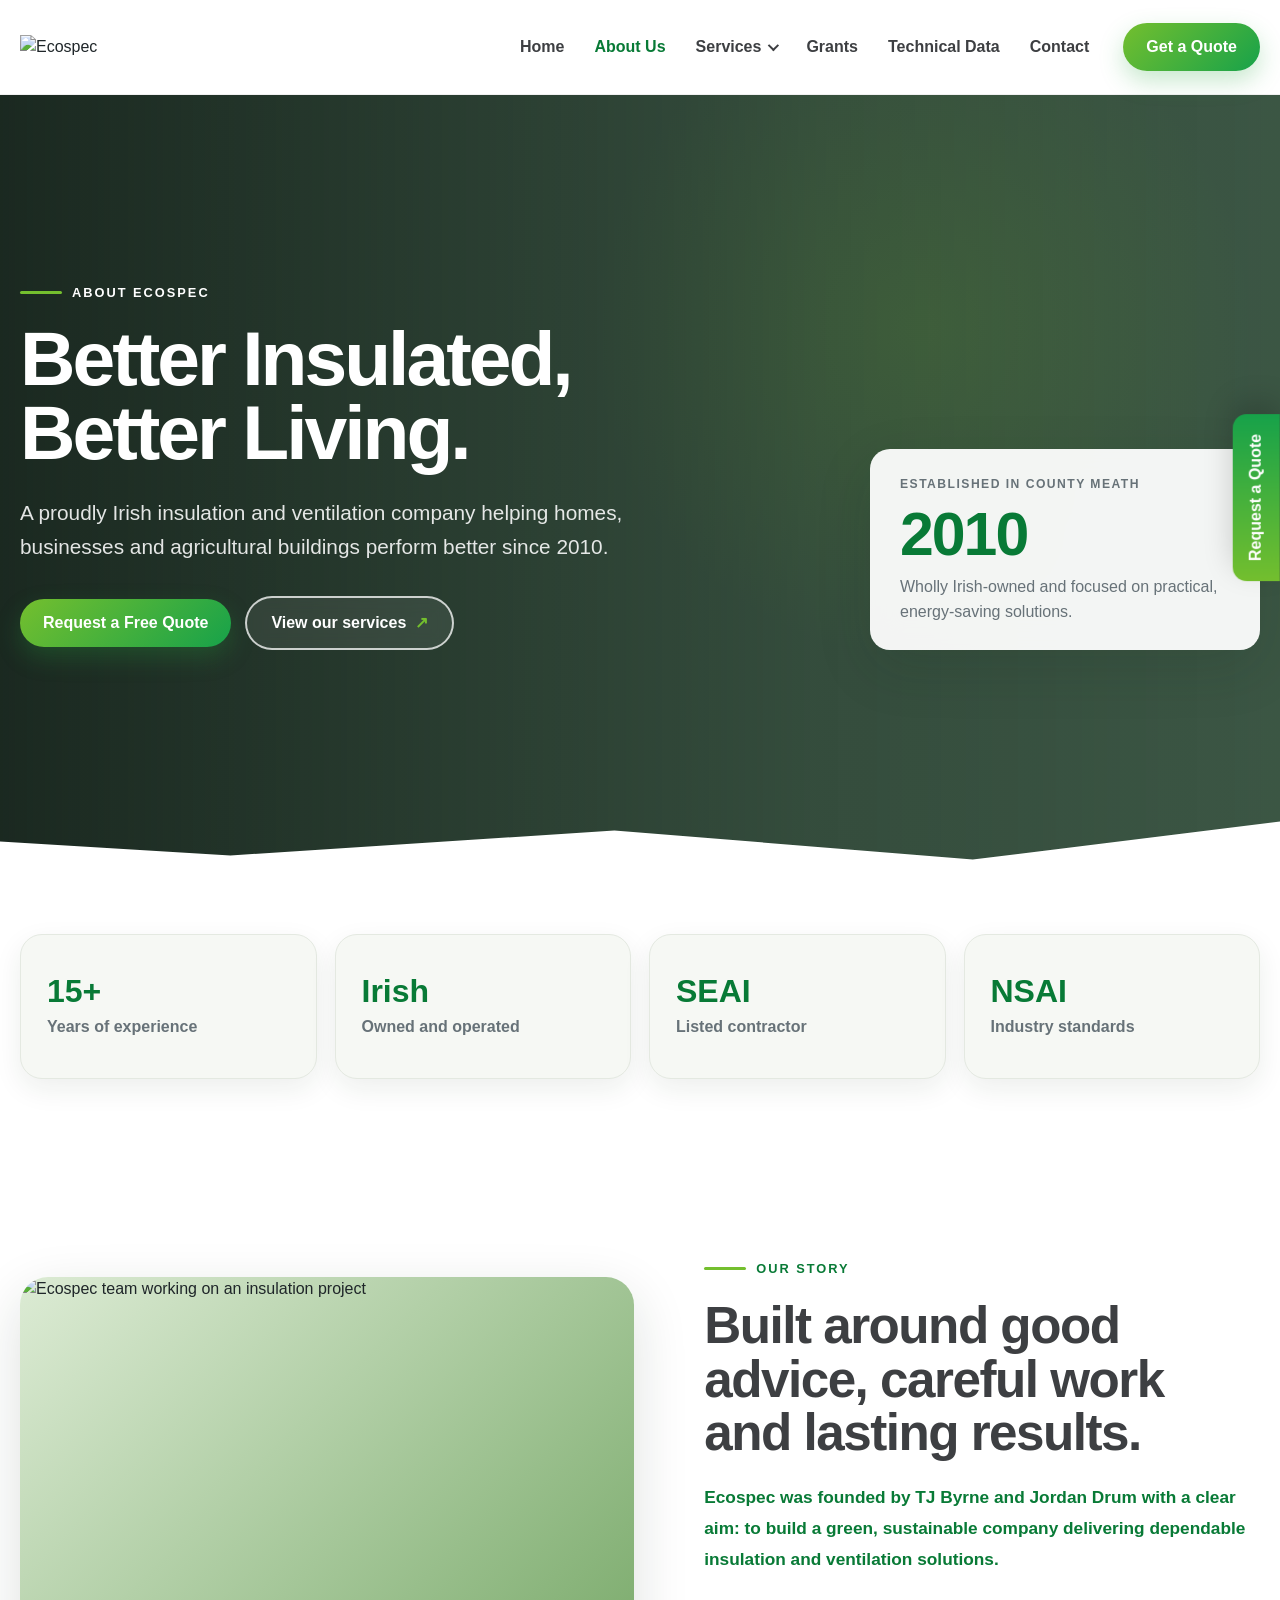
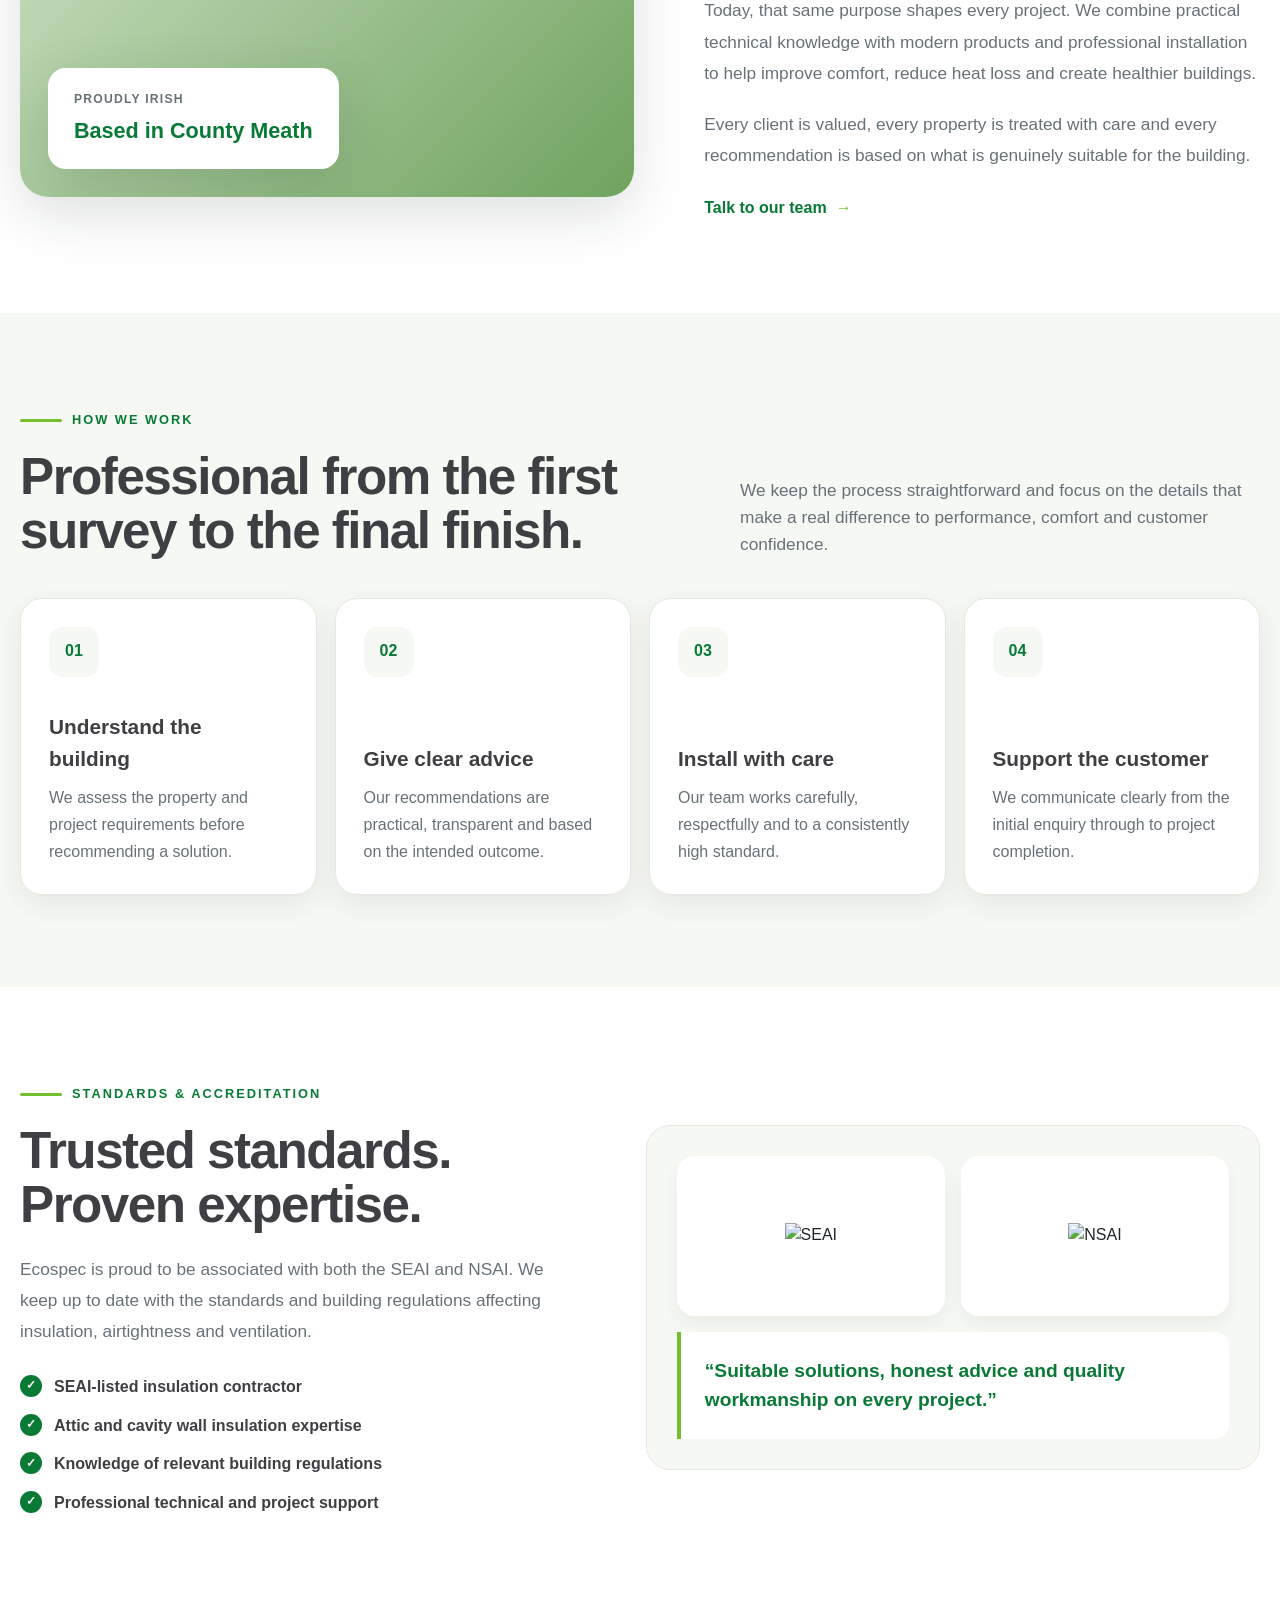
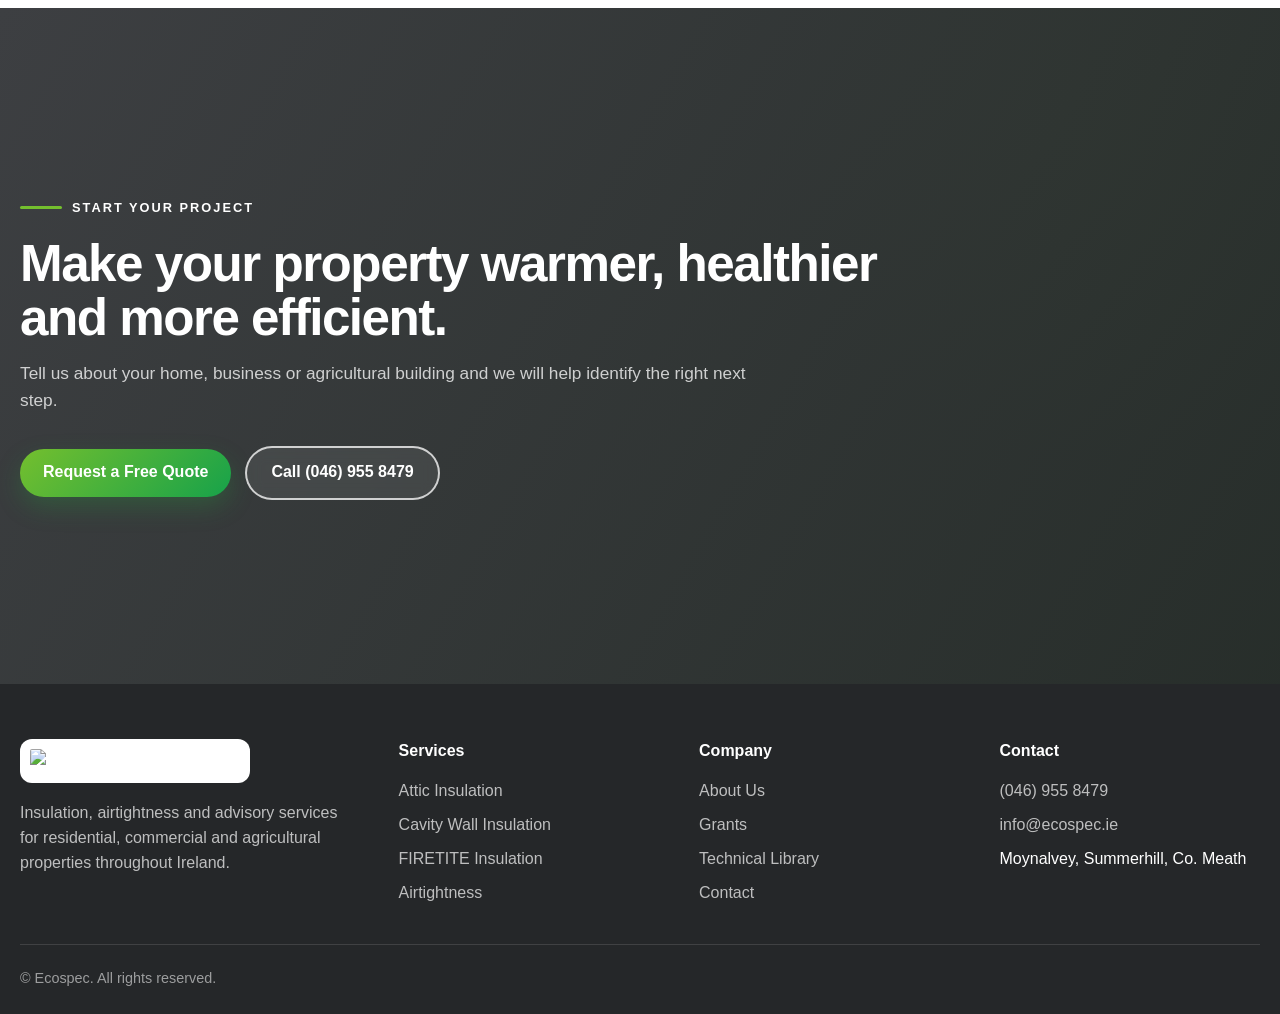
==== about.html @ 61be9df6 "Add files via upload" ====
<!doctype html>
<html lang="en">

<head>
  <meta charset="utf-8">

  <meta
    name="viewport"
    content="width=device-width, initial-scale=1"
  >

  <meta
    name="description"
    content="Learn about Ecospec Ltd, a proudly Irish insulation and ventilation company providing energy-saving solutions since 2010."
  >

  <title>About Ecospec | Irish Insulation Specialists</title>

  <link rel="stylesheet" href="styles.css">
  <link rel="stylesheet" href="about-premium.css">
</head>

<body>

  <!-- HEADER -->
  <header class="header">
    <div class="wrap header-inner">

      <a href="index.html" aria-label="Ecospec homepage">
        <img
          class="logo"
          src="images/Ecospeclogo.png"
          alt="Ecospec"
        >
      </a>

      <button
        class="menu-btn"
        type="button"
        aria-label="Toggle navigation"
        aria-expanded="false"
      >
        <span></span>
      </button>

      <nav class="nav" aria-label="Main navigation">

        <ul class="nav-list">

          <li class="nav-item">
            <a class="nav-link" href="index.html">
              Home
            </a>
          </li>

          <li class="nav-item">
            <a class="nav-link active" href="about.html">
              About Us
            </a>
          </li>

          <li class="nav-item">

            <button class="drop-btn" type="button">
              Services
              <span class="chev" aria-hidden="true"></span>
            </button>

            <ul class="dropdown">
              <li>
<a href="index.html#services">All Services</a>
              </li>

              <li>
                <a href="attic-insulation.html">
                  Attic Insulation
                </a>
              </li>

              <li>
                <a href="cavity-wall-insulation.html">
                  Cavity Wall Insulation
                </a>
              </li>

              <li>
                <a href="commercial-insulation.html">
                  Commercial Insulation
                </a>
              </li>

              <li>
                <a href="agricultural-insulation.html">
                  Agricultural Insulation
                </a>
              </li>

              <li>
                <a href="firetite-insulation.html">
                  FIRETITE Insulation
                </a>
              </li>

              <li>
                <a href="airtightness.html">
                  Airtightness
                </a>
              </li>

              <li>
                <a href="advisory-services.html">
                  Advisory Services
                </a>
              </li>
            </ul>

          </li>

          <li class="nav-item">
            <a class="nav-link" href="grants.html">
              Grants
            </a>
          </li>

          <li class="nav-item">
            <a class="nav-link" href="technical-data.html">
              Technical Data
            </a>
          </li>

          <li class="nav-item">
            <a class="nav-link" href="contact.html">
              Contact
            </a>
          </li>

        </ul>

        <a class="cta" href="contact.html">
          Get a Quote
        </a>

      </nav>
    </div>
  </header>


  <!-- MAIN CONTENT -->
  <main class="about-page" id="about-page">

    <section class="about-new-hero">
      <div class="about-new-hero-image" aria-hidden="true"></div>
      <div class="about-new-hero-shade" aria-hidden="true"></div>

      <div class="wrap about-new-hero-layout">
        <div class="about-new-hero-copy">
          <div class="eyebrow">About Ecospec</div>
          <h1>Better Insulated,<br>Better Living.</h1>
          <p>
            A proudly Irish insulation and ventilation company helping homes,
            businesses and agricultural buildings perform better since 2010.
          </p>
          <div class="about-new-actions">
            <a class="cta" href="contact.html">Request a Free Quote</a>
            <a class="about-text-link" href="services.html">View our services <span>↗</span></a>
          </div>
        </div>

        <aside class="about-new-hero-card">
          <span>Established in County Meath</span>
          <strong>2010</strong>
          <p>Wholly Irish-owned and focused on practical, energy-saving solutions.</p>
        </aside>
      </div>
    </section>

    <section class="about-trust-strip" aria-label="Company highlights">
      <div class="wrap about-trust-grid">
        <div><strong>15+</strong><span>Years of experience</span></div>
        <div><strong>Irish</strong><span>Owned and operated</span></div>
        <div><strong>SEAI</strong><span>Listed contractor</span></div>
        <div><strong>NSAI</strong><span>Industry standards</span></div>
      </div>
    </section>

    <section class="about-new-story">
      <div class="wrap about-new-story-grid">
        <div class="about-new-story-media">
          <img src="images/ecospec-team.jpg" alt="Ecospec team working on an insulation project">
          <div class="about-new-story-caption">
            <span>Proudly Irish</span>
            <strong>Based in County Meath</strong>
          </div>
        </div>

        <div class="about-new-story-copy">
          <div class="eyebrow about-green-eyebrow">Our story</div>
          <h2>Built around good advice, careful work and lasting results.</h2>
          <p class="about-new-lead">
            Ecospec was founded by TJ Byrne and Jordan Drum with a clear aim:
            to build a green, sustainable company delivering dependable
            insulation and ventilation solutions.
          </p>
          <p>
            Today, that same purpose shapes every project. We combine practical
            technical knowledge with modern products and professional installation
            to help improve comfort, reduce heat loss and create healthier buildings.
          </p>
          <p>
            Every client is valued, every property is treated with care and every
            recommendation is based on what is genuinely suitable for the building.
          </p>
          <a class="about-inline-link" href="contact.html">Talk to our team <span>→</span></a>
        </div>
      </div>
    </section>

    <section class="about-principles">
      <div class="wrap">
        <div class="about-principles-head">
          <div>
            <div class="eyebrow">How we work</div>
            <h2>Professional from the first survey to the final finish.</h2>
          </div>
          <p>
            We keep the process straightforward and focus on the details that
            make a real difference to performance, comfort and customer confidence.
          </p>
        </div>

        <div class="about-principles-grid">
          <article>
            <span class="about-principle-no">01</span>
            <h3>Understand the building</h3>
            <p>We assess the property and project requirements before recommending a solution.</p>
          </article>
          <article>
            <span class="about-principle-no">02</span>
            <h3>Give clear advice</h3>
            <p>Our recommendations are practical, transparent and based on the intended outcome.</p>
          </article>
          <article>
            <span class="about-principle-no">03</span>
            <h3>Install with care</h3>
            <p>Our team works carefully, respectfully and to a consistently high standard.</p>
          </article>
          <article>
            <span class="about-principle-no">04</span>
            <h3>Support the customer</h3>
            <p>We communicate clearly from the initial enquiry through to project completion.</p>
          </article>
        </div>
      </div>
    </section>

    <section class="about-accreditation">
      <div class="wrap about-accreditation-shell">
        <div class="about-accreditation-copy">
          <div class="eyebrow about-green-eyebrow">Standards &amp; accreditation</div>
          <h2>Trusted standards. Proven expertise.</h2>
          <p>
            Ecospec is proud to be associated with both the SEAI and NSAI. We keep
            up to date with the standards and building regulations affecting insulation,
            airtightness and ventilation.
          </p>
          <ul>
            <li>SEAI-listed insulation contractor</li>
            <li>Attic and cavity wall insulation expertise</li>
            <li>Knowledge of relevant building regulations</li>
            <li>Professional technical and project support</li>
          </ul>
        </div>

        <div class="about-accreditation-panel">
          <div class="about-logo-tile"><img src="images/seailogo.png" alt="SEAI"></div>
          <div class="about-logo-tile"><img src="images/nsai-logo.png" alt="NSAI"></div>
          <blockquote>
            “Suitable solutions, honest advice and quality workmanship on every project.”
          </blockquote>
        </div>
      </div>
    </section>

    <section class="about-final">
      <div class="about-final-image" aria-hidden="true"></div>
      <div class="about-final-overlay" aria-hidden="true"></div>
      <div class="wrap about-final-inner">
        <div class="eyebrow">Start your project</div>
        <h2>Make your property warmer, healthier and more efficient.</h2>
        <p>Tell us about your home, business or agricultural building and we will help identify the right next step.</p>
        <div class="about-new-actions">
          <a class="cta" href="contact.html">Request a Free Quote</a>
          <a class="about-final-phone" href="tel:+353469558479">Call (046) 955 8479</a>
        </div>
      </div>
    </section>

  </main>

  <!-- FOOTER -->
  <footer>

    <div class="wrap">

      <div class="footer-grid">

        <div>

          <img
            class="footer-logo"
            src="images/Ecospeclogo.png"
            alt="Ecospec"
          >

          <p>
            Insulation, airtightness and advisory services for
            residential, commercial and agricultural properties
            throughout Ireland.
          </p>

        </div>

        <div>

          <h4>Services</h4>

          <ul class="footer-links">

            <li>
              <a href="attic-insulation.html">
                Attic Insulation
              </a>
            </li>

            <li>
              <a href="cavity-wall-insulation.html">
                Cavity Wall Insulation
              </a>
            </li>

            <li>
              <a href="firetite-insulation.html">
                FIRETITE Insulation
              </a>
            </li>

            <li>
              <a href="airtightness.html">
                Airtightness
              </a>
            </li>

          </ul>

        </div>

        <div>

          <h4>Company</h4>

          <ul class="footer-links">

            <li>
              <a href="about.html">
                About Us
              </a>
            </li>

            <li>
              <a href="grants.html">
                Grants
              </a>
            </li>

            <li>
              <a href="technical-library.html">
                Technical Library
              </a>
            </li>

            <li>
              <a href="contact.html">
                Contact
              </a>
            </li>

          </ul>

        </div>

        <div>

          <h4>Contact</h4>

          <ul class="footer-links">

            <li>
              <a href="tel:+353469558479">
                (046) 955 8479
              </a>
            </li>

            <li>
              <a href="mailto:info@ecospec.ie">
                info@ecospec.ie
              </a>
            </li>

            <li>
              Moynalvey, Summerhill, Co. Meath
            </li>

          </ul>

        </div>

      </div>

      <div class="copyright">
        © <span id="year"></span> Ecospec. All rights reserved.
      </div>

    </div>

  </footer>


  <!-- FIXED QUOTE BUTTON -->
  <a class="quote-tab" href="contact.html">
    Request a Quote
  </a>


  <!-- JAVASCRIPT -->
  <script src="js/script.js" defer></script>

</body>
</html>
---- styles.css ----
:root{
      --green:#74bf2e;
      --green-2:#17a24a;
      --green-dark:#087a36;
      --charcoal:#3d3f42;
      --charcoal-2:#686b6f;
      --ink:#1f2629;
      --muted:#677278;
      --white:#fff;
      --off:#f6f8f4;
      --line:#e4e9e1;
      --shadow:0 18px 55px rgba(22,45,29,.14);
      --radius:22px;
      --max:1380px;
    }

    *{box-sizing:border-box}
    html{scroll-behavior:smooth}
    body{margin:0;font-family:Inter,Arial,Helvetica,sans-serif;color:var(--ink);background:#fff;line-height:1.55}
    img{max-width:100%;display:block}
    a{text-decoration:none;color:inherit}
    button,input,select,textarea{font:inherit}
    .wrap{width:min(calc(100% - 40px),var(--max));margin:auto}

    .topbar{background:var(--charcoal);color:#fff;font-size:.9rem}
    .topbar-inner{min-height:42px;display:flex;align-items:center;justify-content:flex-end;gap:22px;flex-wrap:wrap}
    .topbar a{display:inline-flex;align-items:center;gap:8px;color:#fff;font-weight:700}
    .topbar svg{width:16px;height:16px;fill:var(--green)}

    .header{position:sticky;top:0;z-index:50;background:rgba(255,255,255,.96);backdrop-filter:blur(12px);border-bottom:1px solid rgba(0,0,0,.06)}
    .header-inner{min-height:94px;display:flex;align-items:center;justify-content:space-between;gap:30px}
    .logo{width:270px;max-width:44vw}
    .nav{display:flex;align-items:center;gap:34px}
    .nav-list{display:flex;align-items:center;gap:30px;list-style:none;margin:0;padding:0}
    .nav-link,.drop-btn{border:0;background:none;padding:12px 0;font-weight:800;color:var(--charcoal);cursor:pointer;display:flex;align-items:center;gap:7px}
    .nav-link:hover,.drop-btn:hover,.nav-link.active{color:var(--green-dark)}
    .chev{width:8px;height:8px;border-right:2px solid currentColor;border-bottom:2px solid currentColor;transform:rotate(45deg) translateY(-2px)}
    .nav-item{position:relative}
    .dropdown{position:absolute;top:100%;left:-18px;width:250px;background:#fff;border:1px solid var(--line);border-radius:15px;box-shadow:var(--shadow);padding:10px;list-style:none;opacity:0;visibility:hidden;transform:translateY(8px);transition:.2s ease}
    .nav-item:hover .dropdown,.nav-item:focus-within .dropdown,.nav-item.open .dropdown{opacity:1;visibility:visible;transform:none}
    .dropdown a{display:block;padding:12px;border-radius:10px;font-weight:700;color:var(--charcoal)}
    .dropdown a:hover{background:var(--off);color:var(--green-dark)}
    .cta{display:inline-flex;align-items:center;justify-content:center;min-height:48px;padding:0 23px;border-radius:999px;background:linear-gradient(135deg,var(--green),var(--green-2));color:#fff;font-weight:900;box-shadow:0 10px 24px rgba(38,165,61,.26);transition:.2s ease}
    .cta:hover{transform:translateY(-2px);box-shadow:0 15px 30px rgba(38,165,61,.34)}
    .menu-btn{display:none;width:46px;height:46px;border-radius:12px;border:1px solid var(--line);background:#fff;position:relative;cursor:pointer}
    .menu-btn span,.menu-btn:before,.menu-btn:after{content:"";position:absolute;left:11px;width:24px;height:2px;background:var(--charcoal)}
    .menu-btn span{top:22px}.menu-btn:before{top:15px}.menu-btn:after{top:29px}

    .hero{position:relative;min-height:690px;overflow:hidden;display:grid;align-items:center;background:
      linear-gradient(90deg,rgba(14,28,20,.62),rgba(14,28,20,.05) 65%),
      radial-gradient(circle at 72% 30%,rgba(116,191,46,.24),transparent 31%),
      linear-gradient(135deg,#3f5b48,#9aac9e)}
    .hero-media{position:absolute;inset:0;background:url('images/ecospec-hero.jpg') center/cover no-repeat;z-index:0}
    .hero-media:after{content:"";position:absolute;inset:0;background:linear-gradient(90deg,rgba(15,25,20,.72),rgba(15,25,20,.18) 60%,rgba(15,25,20,.05))}
    .hero-inner{position:relative;z-index:2;padding:90px 0 130px}
    .hero-content{max-width:690px;color:#fff}
    .eyebrow{display:inline-flex;align-items:center;gap:10px;text-transform:uppercase;font-size:.8rem;letter-spacing:2px;font-weight:900;margin-bottom:20px}
    .eyebrow:before{content:"";width:42px;height:3px;border-radius:3px;background:var(--green)}
    h1{font-size:clamp(3rem,6vw,6.15rem);line-height:.96;margin:0;letter-spacing:-3px;font-weight:900}
    .hero p{font-size:clamp(1.05rem,1.7vw,1.3rem);max-width:620px;color:rgba(255,255,255,.88);margin:26px 0 32px}
    .hero-actions{display:flex;gap:14px;flex-wrap:wrap}
    .btn{display:inline-flex;align-items:center;justify-content:center;min-height:54px;padding:0 27px;border-radius:999px;font-weight:900;border:2px solid transparent;transition:.2s ease}
    .btn-primary{background:linear-gradient(135deg,var(--green),var(--green-2));color:#fff}
    .btn-secondary{border-color:rgba(255,255,255,.75);color:#fff;background:rgba(255,255,255,.08);backdrop-filter:blur(8px)}
    .btn:hover{transform:translateY(-2px)}
    .hero-card{position:absolute;right:0;bottom:150px;background:rgba(255,255,255,.94);backdrop-filter:blur(14px);border-radius:20px 0 0 20px;padding:24px 34px;display:flex;align-items:center;gap:18px;box-shadow:var(--shadow)}
    .hero-card strong{display:block;font-size:1.2rem;color:var(--charcoal)}
    .hero-card span{color:var(--muted)}
   .hero-card-icon{
  width:54px;height:54px;border-radius:50%;
  display:grid;place-items:center;
  background:#e9ecea;          /* light grey instead of the green gradient */
  color:#fff;font-size:1.35rem;font-weight:900;
}
.hero-card-icon img{width:70%;height:70%;object-fit:contain}
    .wave{position:absolute;left:0;right:0;bottom:-1px;height:100px;background:#fff;clip-path:polygon(0 68%,18% 82%,48% 57%,76% 86%,100% 48%,100% 100%,0 100%);z-index:3}
   .hero-seai{position:absolute;top:34px;right:38px;z-index:4;border-radius:12px;overflow:hidden;box-shadow:var(--shadow);display:block}
.hero-seai img{height:140px;width:auto;display:block}
    .hero-details{position:absolute;right:0;bottom:0;z-index:4;background:#fff;border-radius:18px 0 0 0;padding:18px 40px 20px 30px;display:flex;align-items:center;gap:32px;flex-wrap:wrap;box-shadow:var(--shadow)}
    .hero-details a,.hero-details span{display:inline-flex;align-items:center;gap:9px;font-weight:800;color:var(--charcoal);white-space:nowrap}
    .hero-details a:hover{color:var(--green-dark)}
    .hero-details svg{width:18px;height:18px;fill:var(--green-2);flex:none}

    section{padding:92px 0}
    .section-head{display:flex;justify-content:space-between;align-items:end;gap:30px;margin-bottom:40px}
    .section-head h2{margin:0;font-size:clamp(2rem,4vw,3.6rem);line-height:1.05;letter-spacing:-1.5px;color:var(--charcoal)}
    .section-head p{max-width:610px;color:var(--muted);margin:0;font-size:1.08rem}

    .services{background:#fff}
    .service-grid{display:grid;grid-template-columns:repeat(3,1fr);gap:22px}
    .service-card{position:relative;min-height:390px;border-radius:var(--radius);overflow:hidden;padding:32px;display:flex;flex-direction:column;justify-content:flex-end;background:linear-gradient(160deg,#35473d,#718176);color:#fff;box-shadow:var(--shadow)}
    .service-card:before{content:"";position:absolute;inset:0;background:linear-gradient(180deg,transparent 22%,rgba(10,20,14,.8));z-index:0}
    .service-card>*{position:relative;z-index:1}
    .service-card:nth-child(2){background:linear-gradient(150deg,#7cab68,#244834)}
    .service-card:nth-child(3){background:linear-gradient(150deg,#57595c,#1f2c26)}
    .service-icon{width:55px;height:55px;border-radius:16px;background:rgba(255,255,255,.16);display:grid;place-items:center;margin-bottom:auto;font-size:1.6rem}
    .service-card h3{font-size:1.65rem;margin:0 0 9px}.service-card p{margin:0 0 18px;color:rgba(255,255,255,.82)}
    .service-link{font-weight:900;color:#fff}.service-link span{color:var(--green)}
.service-card {
  position: relative;
  overflow: hidden;
}

.service-card-image {
  display: block;
  width: 100%;
  height: 220px;
  object-fit: cover;
}

.service-card-content {
  position: relative;
  z-index: 2;
}

.service-card-link {
  position: absolute;
  inset: 0;
  z-index: 3;
}
    .why{background:var(--off)}
    .why-grid{display:grid;grid-template-columns:1.05fr .95fr;gap:70px;align-items:center}
    .visual{min-height:520px;border-radius:28px;background:linear-gradient(135deg,#dcebd4,#6fa35f);position:relative;overflow:hidden;box-shadow:var(--shadow)}
    .visual:before{content:none;position:absolute;font-weight:900;font-size:22rem;line-height:1;color:rgba(255,255,255,.32);right:-25px;bottom:-50px}
    .badge{position:absolute;left:28px;bottom:28px;background:#fff;border-radius:18px;padding:22px 26px;box-shadow:var(--shadow)}
    .badge strong{font-size:2rem;color:var(--green-dark);display:block}.badge span{color:var(--muted);font-weight:700}
    .features{display:grid;gap:18px;margin-top:30px}
    .feature{display:grid;grid-template-columns:50px 1fr;gap:16px;align-items:start}
    .feature-icon{width:50px;height:50px;border-radius:14px;display:grid;place-items:center;background:#fff;color:var(--green-dark);box-shadow:0 8px 20px rgba(0,0,0,.06);font-weight:900}
    .feature h3{margin:0 0 5px;color:var(--charcoal)}.feature p{margin:0;color:var(--muted)}

    .grant{padding:72px 0;background:var(--charcoal);color:#fff}
    .grant-box{display:grid;grid-template-columns:1fr auto;align-items:center;gap:35px}
    .grant h2{font-size:clamp(2rem,4vw,3.6rem);line-height:1.05;margin:0 0 15px}.grant p{margin:0;color:rgba(255,255,255,.75);max-width:760px}

    .quote{background:#fff}
    .quote-grid{display:grid;grid-template-columns:.9fr 1.1fr;gap:60px;align-items:start}
    .quote-copy h2{font-size:clamp(2.2rem,4vw,3.8rem);line-height:1.05;margin:0 0 18px;color:var(--charcoal)}
    .quote-copy p{color:var(--muted);font-size:1.08rem}
    .contact-list{display:grid;gap:14px;margin-top:28px}.contact-item{display:flex;gap:12px;align-items:center;font-weight:800;color:var(--charcoal)}
    form{background:var(--off);border:1px solid var(--line);padding:30px;border-radius:24px;display:grid;grid-template-columns:1fr 1fr;gap:16px}
    .field{display:grid;gap:7px}.field.full{grid-column:1/-1}.field label{font-size:.9rem;font-weight:800;color:var(--charcoal)}
    .field input,.field select,.field textarea{width:100%;border:1px solid #dce2d9;border-radius:12px;background:#fff;padding:14px 15px;outline:none}
    .field input:focus,.field select:focus,.field textarea:focus{border-color:var(--green);box-shadow:0 0 0 3px rgba(116,191,46,.12)}
    textarea{min-height:120px;resize:vertical}.submit{grid-column:1/-1;border:0;cursor:pointer}

    footer{background:#252729;color:#fff;padding:55px 0 25px}
    .footer-grid{display:grid;grid-template-columns:1.3fr repeat(3,1fr);gap:40px}.footer-logo{width:230px;background:#fff;border-radius:12px;padding:10px;margin-bottom:18px}
    footer p,footer a{color:rgba(255,255,255,.7)}footer h4{margin:0 0 16px}.footer-links{list-style:none;padding:0;margin:0;display:grid;gap:9px}
    .copyright{border-top:1px solid rgba(255,255,255,.12);margin-top:38px;padding-top:22px;color:rgba(255,255,255,.55);font-size:.9rem}
    .quote-tab{position:fixed;right:0;top:46%;z-index:40;background:linear-gradient(180deg,var(--green),var(--green-2));color:#fff;padding:20px 11px;writing-mode:vertical-rl;transform:rotate(180deg);font-weight:900;border-radius:0 14px 14px 0;box-shadow:0 12px 30px rgba(0,0,0,.18)}

}
.home-visual {
  position: relative;
  width: 100%;
  min-height: 520px;
  overflow: hidden;
  border-radius: 28px;
  background:
    radial-gradient(
      circle at 72% 42%,
      rgba(255,255,255,.28),
      transparent 48%
    ),
    linear-gradient(135deg, #d7e7d2, #91bd86);
  box-shadow: var(--shadow);
}

.home-visual > img {
  position: absolute;
  right: -10px;
  top: 45%;
  transform: translateY(-50%);
  width: min(62%, 420px);
  height: auto;
  object-fit: contain;
  mix-blend-mode: multiply;
  opacity: .78;
}

.home-visual-content {
  position: absolute;
  left: 28px;
  bottom: 28px;
  z-index: 3;
  width: min(310px, calc(100% - 56px));
  padding: 26px;
  border-radius: 18px;
  background: rgba(255,255,255,.96);
  box-shadow: 0 14px 35px rgba(0,0,0,.12);
}

.home-visual-content h3 {
  margin: 0 0 6px;
  color: var(--green-dark);
  font-size: 2rem;
}

.home-visual-content p {
  margin: 0;
  color: var(--charcoal-2);
  font-weight: 700;
}

    @media(max-width:1050px){
      .topbar{display:none}.menu-btn{display:block}.nav{position:absolute;top:100%;left:0;right:0;background:#fff;border-top:1px solid var(--line);padding:18px 20px 25px;display:none;box-shadow:0 20px 35px rgba(0,0,0,.1)}.nav.open{display:block}.nav-list{width:min(100%,760px);margin:auto;display:block}.nav-item{border-bottom:1px solid var(--line)}.nav-link,.drop-btn{width:100%;justify-content:space-between;padding:14px 6px}.dropdown{position:static;width:100%;display:none;opacity:1;visibility:visible;transform:none;box-shadow:none;border:0;background:var(--off);margin-bottom:10px}.nav-item.open .dropdown{display:block}.nav>.cta{width:100%;margin-top:16px}.service-grid{grid-template-columns:1fr 1fr}.service-card:last-child{grid-column:1/-1}.why-grid,.quote-grid{grid-template-columns:1fr}.visual{min-height:420px}.footer-grid{grid-template-columns:1fr 1fr}.hero-card{display:none}.hero-seai{top:20px;right:20px;padding:9px 12px}.hero-seai img{width:88px}.hero-details{left:0;border-radius:0;justify-content:center;gap:18px;padding:14px 16px}}
    @media(max-width:680px){
      .wrap{width:min(calc(100% - 24px),var(--max))}.header-inner{min-height:78px}.logo{width:205px}.hero{min-height:650px}.hero-inner{padding:85px 0 120px}h1{font-size:3.35rem;letter-spacing:-2px}.section-head{display:block}.section-head p{margin-top:16px}.service-grid{grid-template-columns:1fr}.service-card:last-child{grid-column:auto}.grant-box{grid-template-columns:1fr}.footer-grid{grid-template-columns:1fr}.quote-tab{top:auto;bottom:18px;writing-mode:horizontal-tb;transform:none;border-radius:14px 0 0 14px;padding:12px 18px}form{grid-template-columns:1fr}.field.full,.submit{grid-column:auto}}


/* =========================================================
   HOMEPAGE ADDITIONS
   ========================================================= */

/*==================================================
  HOME INTRO
==================================================*/

.page-intro{
    padding:90px 0;
    background:#fff;
}

.page-intro-grid{
    display:grid;
    grid-template-columns:1fr 520px;
    gap:70px;
    align-items:center;
}

.page-intro-copy h2{
    margin:0 0 22px;
    color:var(--charcoal);
    font-size:clamp(2rem,4vw,3.5rem);
    line-height:1.05;
    letter-spacing:-1.5px;
}

.page-intro-copy p{
    margin:0 0 22px;
    color:var(--muted);
    font-size:1.08rem;
    line-height:1.8;
}

.page-intro-image{
    overflow:hidden;
    border-radius:24px;
    box-shadow:var(--shadow);
}

.page-intro-image img{
    width:100%;
    height:100%;
    display:block;
    object-fit:cover;
    transition:.4s;
}

.page-intro-image:hover img{
    transform:scale(1.05);
}

.service-card-link {
  position: absolute;
  inset: 0;
  z-index: 2;
  border-radius: inherit;
}

.service-card .service-card-content {
  position: relative;
  z-index: 3;
  pointer-events: none;
}

.service-card:focus-within {
  outline: 3px solid rgba(116,191,46,.45);
  outline-offset: 4px;
}

.service-card:hover {
  transform: translateY(-5px);
  transition: transform .2s ease;
}

.home-note {
  margin-top: 26px;
  padding: 18px 20px;
  border-left: 4px solid var(--green);
  background: var(--off);
  border-radius: 0 14px 14px 0;
  color: var(--muted);
}

.home-note strong {
  color: var(--charcoal);
}

.simple-cta {
  background:
    linear-gradient(120deg, rgba(61,63,66,.98), rgba(38,45,41,.96)),
    radial-gradient(circle at 85% 20%, rgba(116,191,46,.28), transparent 26%);
  color: var(--white);
}

.simple-cta-inner {
  display: grid;
  grid-template-columns: 1fr auto;
  gap: 36px;
  align-items: center;
}

.simple-cta h2 {
  margin: 0 0 12px;
  font-size: clamp(2rem, 4vw, 3.5rem);
  line-height: 1.04;
}

.simple-cta p {
  margin: 0;
  max-width: 760px;
  color: rgba(255,255,255,.76);
}

@media (max-width: 760px) {
  .simple-cta-inner {
    grid-template-columns: 1fr;
  }

  .simple-cta .cta {
    width: 100%;
  }
}
/* ===== Mobile fixes: hero badge + details strip ===== */

@media (max-width: 1050px) {
  .hero-seai{top:16px;right:16px}
  .hero-seai img{height:70px}
  .hero-details{left:0;right:0;border-radius:0;justify-content:center;gap:14px 24px;padding:12px 14px}
  .hero-details a,.hero-details span{font-size:.92rem}
}

@media (max-width: 680px) {
  /* give the hero text room so the badge and strip don't overlap it */
  .hero{min-height:auto}
  .hero-inner{padding:110px 0 170px}

  .hero-seai img{height:56px}

  /* stack the contact details vertically */
  .hero-details{flex-direction:column;align-items:flex-start;gap:10px;padding:14px 20px 16px}
  .hero-details a,.hero-details span{white-space:normal}
}
@media (max-width:900px){

    .page-intro-grid{
        grid-template-columns:1fr;
        gap:40px;
    }

    .page-intro-image{
        order:-1;
    }

}

/* =========================================================
   RESPONSIVE REFINEMENT
   Preserves the existing desktop design.
   ========================================================= */

body {
  overflow-x: hidden;
}

.menu-btn {
  z-index: 3;
}

/* ---------- Tablet and mobile navigation ---------- */
@media (max-width: 1050px) {
  .header {
    position: sticky;
    top: 0;
  }

  .header-inner {
    min-height: 82px;
  }

  .logo {
    width: min(230px, 58vw);
    max-width: none;
  }

  .menu-btn {
    display: block;
    flex: 0 0 46px;
  }

  .nav {
    position: absolute;
    top: 100%;
    left: 0;
    right: 0;
    display: block;
    max-height: 0;
    overflow: hidden;
    padding: 0 20px;
    border-top: 0;
    background: #fff;
    box-shadow: 0 20px 35px rgba(0,0,0,.1);
    opacity: 0;
    visibility: hidden;
    transform: translateY(-8px);
    transition:
      max-height .35s ease,
      padding .25s ease,
      opacity .2s ease,
      transform .25s ease,
      visibility .2s ease;
  }

  .nav.open {
    max-height: calc(100vh - 82px);
    overflow-y: auto;
    padding: 16px 20px 24px;
    border-top: 1px solid var(--line);
    opacity: 1;
    visibility: visible;
    transform: translateY(0);
  }

  .nav-list {
    width: min(100%, 760px);
    margin: 0 auto;
    display: block;
  }

  .nav-item {
    border-bottom: 1px solid var(--line);
  }

  .nav-link,
  .drop-btn {
    width: 100%;
    min-height: 50px;
    justify-content: space-between;
    padding: 12px 6px;
  }

  .drop-btn .chev {
    transition: transform .2s ease;
  }

  .nav-item.open .drop-btn .chev {
    transform: rotate(225deg) translate(-2px, -2px);
  }

  .dropdown {
    position: static;
    width: 100%;
    display: none;
    margin: 0 0 10px;
    padding: 8px;
    border: 0;
    border-radius: 12px;
    background: var(--off);
    box-shadow: none;
    opacity: 1;
    visibility: visible;
    transform: none;
  }

  .nav-item.open .dropdown {
    display: block;
  }

  .nav > .cta {
    width: min(100%, 760px);
    margin: 16px auto 0;
  }

  /* Preserve the desktop hero composition, but prevent collisions */
  .hero {
    min-height: 760px;
    align-items: stretch;
  }

  .hero-inner {
    padding: 120px 0 220px;
  }

  .hero-content {
    max-width: 620px;
  }

  .hero-card {
    display: flex;
    right: 20px;
    bottom: 112px;
    max-width: min(430px, calc(100% - 40px));
    padding: 18px 22px;
    border-radius: 18px;
  }

  .hero-seai {
    top: 20px;
    right: 20px;
  }

  .hero-seai img {
    width: auto;
    height: 82px;
  }

  .hero-details {
    left: 0;
    right: 0;
    bottom: 0;
    justify-content: center;
    gap: 14px 24px;
    padding: 14px 18px;
    border-radius: 0;
  }

  .hero-details a,
  .hero-details span {
    font-size: .92rem;
  }

  .wave {
    bottom: 67px;
    height: 72px;
  }

  .service-grid {
    grid-template-columns: repeat(2, minmax(0, 1fr));
  }

  .service-card:last-child {
    grid-column: 1 / -1;
  }

  .why-grid,
  .quote-grid {
    grid-template-columns: 1fr;
    gap: 44px;
  }

  .visual {
    min-height: 420px;
  }

  .footer-grid {
    grid-template-columns: repeat(2, minmax(0, 1fr));
  }
}

/* ---------- Phones ---------- */
@media (max-width: 680px) {
  .wrap {
    width: min(calc(100% - 24px), var(--max));
  }

  section {
    padding: 64px 0;
  }

  .header-inner {
    min-height: 74px;
    gap: 12px;
  }

  .logo {
    width: min(190px, 62vw);
  }

  .nav.open {
    max-height: calc(100vh - 74px);
  }

  .hero {
    min-height: auto;
    display: block;
  }

  .hero-media {
    background-position: 58% center;
  }

  .hero-media::after {
    background:
      linear-gradient(
        180deg,
        rgba(15,25,20,.42),
        rgba(15,25,20,.76) 58%,
        rgba(15,25,20,.9)
      );
  }

  .hero-inner {
    padding: 118px 0 34px;
  }

  .hero-content {
    max-width: none;
  }

  h1 {
    font-size: clamp(2.85rem, 15vw, 4.2rem);
    line-height: .98;
    letter-spacing: -2px;
  }

  .hero p {
    margin: 20px 0 26px;
    font-size: 1rem;
  }

  .hero-actions {
    display: grid;
    grid-template-columns: 1fr;
    gap: 11px;
  }

  .hero-actions .btn {
    width: 100%;
  }

  /* Keep the existing white advice card, but place it in normal flow */
  .hero-card {
    position: relative;
    right: auto;
    bottom: auto;
    width: calc(100% - 24px);
    max-width: none;
    margin: 0 auto 18px;
    padding: 16px;
    gap: 13px;
    border-radius: 16px;
  }

  .hero-card-icon {
    width: 48px;
    height: 48px;
    flex: 0 0 48px;
  }

  .hero-card strong {
    font-size: 1rem;
    line-height: 1.25;
  }

  .hero-card span {
    display: block;
    margin-top: 3px;
    font-size: .88rem;
    line-height: 1.35;
  }

  /* SEAI badge remains visible without covering the heading */
  .hero-seai {
    top: 16px;
    right: 12px;
    border-radius: 9px;
  }

  .hero-seai img {
    height: 54px;
  }

  /* Contact details become a clean stacked panel */
  .hero-details {
    position: relative;
    left: auto;
    right: auto;
    bottom: auto;
    width: 100%;
    flex-direction: column;
    align-items: stretch;
    gap: 0;
    padding: 6px 12px 14px;
    background: #fff;
    box-shadow: none;
  }

  .hero-details a,
  .hero-details span {
    width: 100%;
    padding: 10px 4px;
    white-space: normal;
    border-bottom: 1px solid var(--line);
    font-size: .91rem;
  }

  .hero-details > :last-child {
    border-bottom: 0;
  }

  .wave {
    display: none;
  }

  .page-intro {
    padding: 62px 0 22px;
  }

  .page-intro h2,
  .section-head h2,
  .simple-cta h2 {
    font-size: clamp(2rem, 10vw, 2.8rem);
    letter-spacing: -1px;
  }

  .section-head {
    display: block;
    margin-bottom: 28px;
  }

  .section-head p {
    margin-top: 14px;
  }

  .service-grid {
    grid-template-columns: 1fr;
    gap: 18px;
  }

  .service-card,
  .service-card:last-child {
    min-height: 330px;
    grid-column: auto;
    padding: 26px;
  }

  .why-grid {
    gap: 34px;
  }

  .visual {
    min-height: 340px;
    border-radius: 22px;
  }

  .visual::before {
    font-size: 15rem;
  }

  .badge {
    left: 16px;
    right: 16px;
    bottom: 16px;
    padding: 17px 19px;
  }

  .feature {
    grid-template-columns: 44px 1fr;
    gap: 13px;
  }

  .feature-icon {
    width: 44px;
    height: 44px;
  }

  .grant {
    padding: 58px 0;
  }

  .grant-box,
  .simple-cta-inner {
    grid-template-columns: 1fr;
    gap: 24px;
  }

  .grant-box .cta,
  .simple-cta .cta {
    width: 100%;
  }

  .footer-grid {
    grid-template-columns: 1fr;
    gap: 30px;
  }

  .footer-logo {
    width: min(220px, 75vw);
  }

  .quote-tab {
    top: auto;
    right: 12px;
    bottom: 12px;
    padding: 11px 16px;
    writing-mode: horizontal-tb;
    transform: none;
    border-radius: 999px;
  }
}

/* ---------- Very small phones ---------- */
@media (max-width: 390px) {
  .logo {
    width: 165px;
  }

  .menu-btn {
    width: 42px;
    height: 42px;
  }

  .menu-btn span,
  .menu-btn::before,
  .menu-btn::after {
    left: 9px;
  }

  .hero-inner {
    padding-top: 108px;
  }

  .hero-seai img {
    height: 47px;
  }

  h1 {
    font-size: 2.75rem;
  }
  /* =========================================================
   ABOUT PAGE
   ========================================================= */

.about-green-eyebrow {
  color: var(--green-dark);
}

/* HERO */

.about-hero {
  position: relative;
  min-height: 680px;
  display: flex;
  align-items: center;
  overflow: hidden;
  background: #132d23;
}

.about-hero-media {
  position: absolute;
  inset: 0;
  background:
    url("images/about-hero.jpg")
    center 42% / cover no-repeat;
  transform: scale(1.02);
}

.about-hero-overlay {
  position: absolute;
  inset: 0;
  background:
    linear-gradient(
      90deg,
      rgba(8, 31, 23, 0.96) 0%,
      rgba(8, 31, 23, 0.82) 42%,
      rgba(8, 31, 23, 0.25) 77%,
      rgba(8, 31, 23, 0.12) 100%
    );
}

.about-hero-inner {
  position: relative;
  z-index: 2;
  width: 100%;
  padding-top: 100px;
  padding-bottom: 100px;
}

.about-hero-content {
  max-width: 730px;
  color: #fff;
}

.about-hero-content .eyebrow {
  margin-bottom: 22px;
}

.about-hero-content h1 {
  margin: 0;
  max-width: 790px;
  font-size: clamp(3.2rem, 6.5vw, 6.4rem);
  line-height: 0.98;
  letter-spacing: -0.055em;
  color: #fff;
}

.about-hero-content p {
  max-width: 650px;
  margin: 30px 0 0;
  font-size: clamp(1.05rem, 1.6vw, 1.25rem);
  line-height: 1.75;
  color: rgba(255, 255, 255, 0.82);
}

.about-hero-actions {
  display: flex;
  flex-wrap: wrap;
  gap: 14px;
  margin-top: 38px;
}

.about-hero-stat {
  position: absolute;
  z-index: 3;
  right: 5vw;
  bottom: 0;
  display: flex;
  align-items: center;
  gap: 18px;
  width: min(390px, 90%);
  padding: 26px 32px;
  background: var(--green-dark);
  color: #fff;
}

.about-hero-stat strong {
  font-size: 3.3rem;
  line-height: 1;
  letter-spacing: -0.05em;
}

.about-hero-stat span {
  max-width: 160px;
  font-size: 0.86rem;
  line-height: 1.45;
  text-transform: uppercase;
  letter-spacing: 0.08em;
}


/* INTRO */

.about-intro {
  padding: 120px 0;
  background: #fff;
}

.about-intro-grid {
  display: grid;
  grid-template-columns: minmax(0, 1.05fr) minmax(0, 0.95fr);
  gap: clamp(50px, 8vw, 125px);
  align-items: start;
}

.about-intro-heading h2 {
  max-width: 720px;
  margin: 18px 0 0;
  font-size: clamp(2.5rem, 4.5vw, 4.7rem);
  line-height: 1.05;
  letter-spacing: -0.045em;
  color: var(--green-dark);
}

.about-intro-copy {
  padding-top: 34px;
}

.about-intro-copy p {
  margin: 0 0 22px;
  font-size: 1.05rem;
  line-height: 1.85;
  color: #5c665f;
}

.about-intro-copy .about-lead {
  font-size: 1.35rem;
  line-height: 1.6;
  font-weight: 600;
  color: var(--green-dark);
}


/* STORY */

.about-story {
  padding: 120px 0;
  background: #f2f5f0;
}

.about-story-grid {
  display: grid;
  grid-template-columns: minmax(0, 1fr) minmax(0, 0.92fr);
  gap: clamp(55px, 8vw, 125px);
  align-items: center;
}

.about-story-image {
  position: relative;
  min-height: 640px;
}

.about-story-image img {
  width: 100%;
  height: 640px;
  display: block;
  object-fit: cover;
}

.about-image-badge {
  position: absolute;
  right: -32px;
  bottom: 38px;
  width: 185px;
  padding: 26px;
  background: var(--green-dark);
  color: #fff;
}

.about-image-badge span {
  display: block;
  margin-bottom: 7px;
  font-size: 0.72rem;
  text-transform: uppercase;
  letter-spacing: 0.13em;
  opacity: 0.72;
}

.about-image-badge strong {
  font-size: 2.8rem;
  line-height: 1;
}

.about-story-content h2 {
  margin: 18px 0 28px;
  font-size: clamp(2.4rem, 4vw, 4.2rem);
  line-height: 1.06;
  letter-spacing: -0.045em;
  color: var(--green-dark);
}

.about-story-content p {
  margin: 0 0 20px;
  font-size: 1rem;
  line-height: 1.85;
  color: #59645d;
}

.about-story-content .cta {
  display: inline-flex;
  margin-top: 18px;
}


/* VALUES */

.about-values {
  padding: 120px 0;
  background: var(--green-dark);
  color: #fff;
}

.about-section-heading {
  display: grid;
  grid-template-columns: minmax(0, 1fr) minmax(280px, 500px);
  gap: 70px;
  align-items: end;
  margin-bottom: 65px;
}

.about-section-heading .eyebrow {
  color: rgba(255, 255, 255, 0.7);
}

.about-section-heading h2 {
  margin: 17px 0 0;
  font-size: clamp(2.5rem, 4.5vw, 4.8rem);
  line-height: 1.02;
  letter-spacing: -0.045em;
  color: #fff;
}

.about-section-heading > p {
  margin: 0 0 8px;
  font-size: 1.05rem;
  line-height: 1.8;
  color: rgba(255, 255, 255, 0.7);
}

.about-value-grid {
  display: grid;
  grid-template-columns: repeat(4, minmax(0, 1fr));
  border-top: 1px solid rgba(255, 255, 255, 0.18);
  border-left: 1px solid rgba(255, 255, 255, 0.18);
}

.about-value-card {
  min-height: 330px;
  padding: 38px 30px;
  border-right: 1px solid rgba(255, 255, 255, 0.18);
  border-bottom: 1px solid rgba(255, 255, 255, 0.18);
  transition:
    background-color 0.25s ease,
    transform 0.25s ease;
}

.about-value-card:hover {
  background: rgba(255, 255, 255, 0.07);
  transform: translateY(-4px);
}

.about-value-number {
  display: block;
  margin-bottom: 90px;
  color: rgba(255, 255, 255, 0.46);
  font-size: 0.78rem;
  letter-spacing: 0.12em;
}

.about-value-card h3 {
  margin: 0 0 15px;
  font-size: 1.35rem;
  color: #fff;
}

.about-value-card p {
  margin: 0;
  font-size: 0.95rem;
  line-height: 1.75;
  color: rgba(255, 255, 255, 0.65);
}


/* STANDARDS */

.about-standards {
  padding: 120px 0;
  background: #fff;
}

.about-standards-grid {
  display: grid;
  grid-template-columns: minmax(0, 1fr) minmax(350px, 0.82fr);
  gap: clamp(60px, 8vw, 120px);
  align-items: center;
}

.about-standards-content h2 {
  margin: 18px 0 28px;
  max-width: 740px;
  font-size: clamp(2.5rem, 4vw, 4.2rem);
  line-height: 1.06;
  letter-spacing: -0.045em;
  color: var(--green-dark);
}

.about-standards-content p {
  margin: 0 0 20px;
  max-width: 720px;
  font-size: 1rem;
  line-height: 1.85;
  color: #59645d;
}

.about-check-list {
  display: grid;
  gap: 13px;
  padding: 0;
  margin: 32px 0 0;
  list-style: none;
}

.about-check-list li {
  position: relative;
  padding-left: 34px;
  font-weight: 600;
  color: var(--green-dark);
}

.about-check-list li::before {
  content: "✓";
  position: absolute;
  top: -1px;
  left: 0;
  display: grid;
  width: 21px;
  height: 21px;
  place-items: center;
  border-radius: 50%;
  background: var(--green-dark);
  color: #fff;
  font-size: 0.7rem;
}

.about-standard-panel {
  padding: 45px;
  background: #f2f5f0;
}

.about-standard-logos {
  display: grid;
  grid-template-columns: 1fr 1fr;
  gap: 14px;
}

.about-logo-box {
  min-height: 150px;
  display: grid;
  place-items: center;
  padding: 25px;
  background: #fff;
}

.about-logo-box img {
  width: 100%;
  max-width: 150px;
  max-height: 85px;
  object-fit: contain;
}

.about-standard-quote {
  margin-top: 40px;
  padding-top: 35px;
  border-top: 1px solid rgba(26, 65, 48, 0.15);
}

.about-standard-quote > span {
  display: block;
  margin-bottom: 14px;
  color: var(--green-dark);
  font-size: 0.72rem;
  font-weight: 700;
  text-transform: uppercase;
  letter-spacing: 0.12em;
}

.about-standard-quote blockquote {
  margin: 0;
  font-size: 1.3rem;
  line-height: 1.55;
  font-weight: 600;
  color: var(--green-dark);
}


/* WHY ECOSPEC */

.about-why {
  position: relative;
  padding: 120px 0;
  overflow: hidden;
  background:
    linear-gradient(
      90deg,
      rgba(9, 39, 28, 0.98),
      rgba(9, 39, 28, 0.88)
    ),
    url("images/insulation-detail.jpg") center / cover no-repeat;
}

.about-why-inner {
  display: grid;
  grid-template-columns: minmax(0, 1fr) minmax(320px, 0.75fr);
  gap: clamp(70px, 10vw, 150px);
  align-items: center;
}

.about-why-content {
  max-width: 750px;
  color: #fff;
}

.about-why-content .eyebrow {
  color: rgba(255, 255, 255, 0.67);
}

.about-why-content h2 {
  margin: 18px 0 28px;
  font-size: clamp(2.7rem, 4.6vw, 5rem);
  line-height: 1.03;
  letter-spacing: -0.05em;
  color: #fff;
}

.about-why-content p {
  max-width: 690px;
  margin: 0 0 19px;
  font-size: 1.02rem;
  line-height: 1.8;
  color: rgba(255, 255, 255, 0.7);
}

.btn-light {
  display: inline-flex;
  align-items: center;
  gap: 18px;
  margin-top: 22px;
  background: #fff;
  color: var(--green-dark);
}

.btn-light:hover {
  background: #e9efe9;
}

.about-why-points {
  border-top: 1px solid rgba(255, 255, 255, 0.2);
}

.about-why-point {
  padding: 28px 0;
  border-bottom: 1px solid rgba(255, 255, 255, 0.2);
}

.about-why-point strong {
  display: block;
  margin-bottom: 8px;
  font-size: 1.15rem;
  color: #fff;
}

.about-why-point span {
  display: block;
  line-height: 1.65;
  color: rgba(255, 255, 255, 0.61);
}


/* FINAL CTA */

.about-contact-cta {
  padding: 95px 0;
  background: #eef2ec;
}

.about-contact-cta-inner {
  display: grid;
  grid-template-columns: minmax(0, 1fr) auto;
  gap: 50px;
  align-items: center;
}

.about-contact-cta h2 {
  margin: 16px 0 14px;
  font-size: clamp(2.2rem, 3.5vw, 3.8rem);
  line-height: 1.06;
  letter-spacing: -0.04em;
  color: var(--green-dark);
}

.about-contact-cta p {
  max-width: 700px;
  margin: 0;
  line-height: 1.75;
  color: #5c665f;
}

.about-contact-actions {
  display: flex;
  flex-direction: column;
  align-items: center;
  gap: 17px;
}

.about-phone-link {
  color: var(--green-dark);
  font-weight: 700;
  text-decoration: none;
}

.about-phone-link:hover {
  text-decoration: underline;
}


/* RESPONSIVE */

@media (max-width: 1050px) {
  .about-value-grid {
    grid-template-columns: repeat(2, minmax(0, 1fr));
  }

  .about-standards-grid {
    grid-template-columns: 1fr;
  }

  .about-standard-panel {
    max-width: 700px;
  }
}

@media (max-width: 850px) {
  .about-hero {
    min-height: 620px;
  }

  .about-hero-overlay {
    background: rgba(8, 31, 23, 0.83);
  }

  .about-hero-stat {
    right: 0;
  }

  .about-intro,
  .about-story,
  .about-values,
  .about-standards,
  .about-why {
    padding: 85px 0;
  }

  .about-intro-grid,
  .about-story-grid,
  .about-section-heading,
  .about-why-inner,
  .about-contact-cta-inner {
    grid-template-columns: 1fr;
  }

  .about-intro-copy {
    padding-top: 0;
  }

  .about-story-image,
  .about-story-image img {
    min-height: 480px;
    height: 480px;
  }

  .about-image-badge {
    right: 20px;
  }

  .about-section-heading {
    gap: 30px;
  }

  .about-contact-actions {
    align-items: flex-start;
  }
}

@media (max-width: 600px) {
  .about-hero {
    min-height: 660px;
    align-items: flex-start;
  }

  .about-hero-inner {
    padding-top: 90px;
    padding-bottom: 150px;
  }

  .about-hero-content h1 {
    font-size: clamp(3rem, 15vw, 4.5rem);
  }

  .about-hero-actions {
    flex-direction: column;
    align-items: flex-start;
  }

  .about-hero-actions .btn {
    width: 100%;
    justify-content: center;
  }

  .about-hero-stat {
    width: 100%;
    padding: 22px 24px;
  }

  .about-value-grid {
    grid-template-columns: 1fr;
  }

  .about-value-card {
    min-height: 265px;
  }

  .about-value-number {
    margin-bottom: 55px;
  }

  .about-story-image,
  .about-story-image img {
    min-height: 380px;
    height: 380px;
  }

  .about-image-badge {
    right: 14px;
    bottom: 14px;
    width: 150px;
  }

  .about-standard-panel {
    padding: 25px;
  }

  .about-standard-logos {
    grid-template-columns: 1fr;
  }

  .about-contact-cta {
    padding: 75px 0;
  }
}

/* ==========================================================
   IMAGE LAYER FIXES
   ========================================================== */

/* Service card photos: full-bleed background of the card,
   underneath the dark gradient overlay and the text. */
.service-card .service-card-image{
  position:absolute;
  inset:0;
  width:100%;
  height:100%;
  object-fit:cover;
  object-position:center;
  border-radius:inherit;
  z-index:0;
}
.service-card:before{z-index:1}
.service-card>*{z-index:2}
.service-card .service-card-content{position:relative;z-index:2}
.service-card .service-card-link{z-index:3}

/* "Why Ecospec" visual: photo fills the rounded panel,
   sits above the decorative "E", below the white badge. */
.visual .visual-image{
  position:absolute;
  inset:0;
  width:100%;
  height:100%;
  object-fit:cover;
  object-position:center;
  border-radius:inherit;
  z-index:1;
}
.visual:before{z-index:0}
.visual .badge{z-index:2}

/* Panel height — shrink the "Why Ecospec" image block.
   Overrides the earlier min-height rules, breakpoints included. */
.visual{min-height:240px}
@media (max-width:1050px){.visual{min-height:210px}}
@media (max-width:680px){.visual{min-height:180px}}
@media (max-width:390px){.visual{min-height:160px}}

/* Badge scaled down so it doesn't swallow the shorter panel. */
.visual .badge{left:20px;bottom:20px;padding:14px 18px;border-radius:14px}
.visual .badge strong{font-size:1.45rem}
.visual .badge span{font-size:.92rem}

/* ==========================================================
   LOGO — TRIANGLE MARK ANIMATION
   The logo is split into three images so the triangle can move
   on its own. Percentages reproduce the original lockup exactly.
   ========================================================== */

.logo-link{display:inline-block}

.logo-lockup{
  position:relative;
  display:block;
  aspect-ratio:476/150;
}
.logo-lockup img{position:absolute;display:block}

.logo-word{left:37.185%;top:24.667%;width:55.882%}
.logo-shadow{left:7.353%;top:80%;width:22.689%}

.logo-mark{
  left:6.513%;
  top:12%;
  width:24.16%;
  transform-origin:50% 50%;
  animation:mark-in 1s cubic-bezier(.2,.75,.25,1) both;
}

/* Spins into place once on load. */
@keyframes mark-in{
  from{opacity:0;transform:rotate(-210deg) scale(.55)}
  to{opacity:1;transform:rotate(0) scale(1)}
}

/* Full turn on hover — 3-fold symmetry makes it land clean. */
.logo-link:hover .logo-mark{
  animation:mark-spin .95s cubic-bezier(.6,0,.3,1);
}
@keyframes mark-spin{
  from{transform:rotate(0)}
  to{transform:rotate(360deg)}
}

@media (prefers-reduced-motion:reduce){
  .logo-mark,.logo-link:hover .logo-mark{animation:none}
}


/* =========================================================
   EXPANDABLE HOME SERVICE CARDS
   ========================================================= */

.service-card-extra {
  display: none;
}

.service-grid.show-all-services .service-card-extra {
  display: flex;
  animation: service-card-reveal .35s ease both;
}

@keyframes service-card-reveal {
  from {
    opacity: 0;
    transform: translateY(18px);
  }
  to {
    opacity: 1;
    transform: translateY(0);
  }
}

.services-toggle-wrap {
  display: flex;
  justify-content: center;
  margin-top: 34px;
}

.services-toggle {
  min-height: 52px;
  display: inline-flex;
  align-items: center;
  justify-content: center;
  gap: 12px;
  padding: 0 26px;
  border: 1px solid var(--green-dark);
  border-radius: 999px;
  background: #fff;
  color: var(--green-dark);
  font-weight: 900;
  cursor: pointer;
  transition:
    color .2s ease,
    background-color .2s ease,
    transform .2s ease,
    box-shadow .2s ease;
}

.services-toggle:hover {
  transform: translateY(-2px);
  background: var(--green-dark);
  color: #fff;
  box-shadow: 0 12px 28px rgba(8,122,54,.18);
}

.services-toggle-icon {
  font-size: 1.1rem;
  line-height: 1;
  transition: transform .2s ease;
}

.services-toggle[aria-expanded="true"] .services-toggle-icon {
  transform: translateY(-1px);
}

@media (max-width: 1050px) {
  .service-grid.show-all-services .service-card-extra:last-child {
    grid-column: 1 / -1;
  }
}

@media (max-width: 680px) {
  .services-toggle {
    width: 100%;
  }

  .service-grid.show-all-services .service-card-extra:last-child {
    grid-column: auto;
  }
}
  .service-grid.show-all-services .service-card-extra:last-child {
    grid-column: auto;
  }
}
/* =========================================================
   GLOBAL MOBILE NAVIGATION FIX
   Add this at the end of your existing styles.css
   ========================================================= */

.header-inner {
  position: relative;
}

.menu-btn {
  z-index: 1002;
}

@media (max-width: 1050px) {
  .header {
    position: sticky;
    top: 0;
    z-index: 2000;
  }

  .header-inner {
    min-height: 82px;
  }

  .menu-btn {
    display: block !important;
    flex: 0 0 46px;
  }

  .nav {
    position: absolute !important;
    top: 100% !important;
    left: 0 !important;
    right: 0 !important;
    z-index: 2001;
    display: block !important;
    width: 100%;
    max-height: 0;
    overflow: hidden;
    margin: 0;
    padding: 0 20px !important;
    border: 0;
    background: #fff;
    box-shadow: 0 20px 35px rgba(0,0,0,.12);
    opacity: 0;
    visibility: hidden;
    transform: translateY(-8px);
    pointer-events: none;
    transition:
      max-height .35s ease,
      padding .25s ease,
      opacity .2s ease,
      transform .25s ease,
      visibility .2s ease;
  }

  .nav.open {
    max-height: calc(100vh - 82px);
    overflow-y: auto;
    padding: 16px 20px 24px !important;
    border-top: 1px solid var(--line);
    opacity: 1;
    visibility: visible;
    transform: translateY(0);
    pointer-events: auto;
  }

  .nav-list {
    display: block !important;
    width: 100%;
    margin: 0;
    padding: 0;
  }

  .nav-item {
    position: relative;
    width: 100%;
    border-bottom: 1px solid var(--line);
  }

  .nav-link,
  .drop-btn {
    width: 100%;
    min-height: 50px;
    justify-content: space-between;
    padding: 12px 6px;
  }

  .dropdown {
    position: static !important;
    top: auto !important;
    left: auto !important;
    display: none !important;
    width: 100% !important;
    margin: 0 0 10px;
    padding: 8px;
    border: 0;
    border-radius: 12px;
    background: var(--off);
    box-shadow: none;
    opacity: 1 !important;
    visibility: visible !important;
    transform: none !important;
  }

  .nav-item.open > .dropdown {
    display: block !important;
  }

  .nav-item.open > .drop-btn .chev {
    transform: rotate(225deg) translate(-2px, -2px);
  }

  .nav > .cta {
    width: 100%;
    margin-top: 16px;
  }

  body.nav-open {
    overflow: hidden;
  }
}

@media (max-width: 680px) {
  .header-inner {
    min-height: 74px;
  }

  .nav.open {
    max-height: calc(100vh - 74px);
  }
}
---- about-premium.css ----
/* =========================================================
   ABOUT PAGE — MATCHED TO THE INDEX PAGE DESIGN SYSTEM
   Uses the same spacing, colours, heading scale, cards,
   buttons and responsive behaviour as the homepage.
   ========================================================= */

.about-page {
  overflow: hidden;
  background: #fff;
}

.about-page .about-green-eyebrow {
  color: var(--green-dark);
}

/* HERO — same visual language as the homepage hero */
.about-new-hero {
  position: relative;
  min-height: 690px;
  display: grid;
  align-items: center;
  overflow: hidden;
  background: #3f5b48;
}

.about-new-hero-image {
  position: absolute;
  inset: 0;
  background: url("images/about-hero.jpg") center 44% / cover no-repeat;
}

.about-new-hero-shade {
  position: absolute;
  inset: 0;
  background:
    linear-gradient(90deg, rgba(15,25,20,.76), rgba(15,25,20,.22) 64%, rgba(15,25,20,.08)),
    radial-gradient(circle at 72% 30%, rgba(116,191,46,.18), transparent 31%);
}

.about-new-hero-layout {
  position: relative;
  z-index: 2;
  display: grid;
  grid-template-columns: minmax(0, 1fr) 390px;
  gap: 70px;
  align-items: end;
  padding: 90px 0 130px;
}

.about-new-hero-copy {
  max-width: 690px;
  color: #fff;
}

.about-new-hero-copy h1 {
  margin: 0;
  color: #fff;
  font-size: clamp(3rem, 6vw, 6.15rem);
  line-height: .96;
  letter-spacing: -3px;
  font-weight: 900;
}

.about-new-hero-copy p {
  max-width: 620px;
  margin: 26px 0 0;
  color: rgba(255,255,255,.88);
  font-size: clamp(1.05rem, 1.7vw, 1.3rem);
  line-height: 1.65;
}

.about-new-actions {
  display: flex;
  align-items: center;
  flex-wrap: wrap;
  gap: 14px;
  margin-top: 32px;
}

.about-text-link,
.about-final-phone {
  min-height: 54px;
  display: inline-flex;
  align-items: center;
  justify-content: center;
  gap: 9px;
  padding: 0 24px;
  border: 2px solid rgba(255,255,255,.75);
  border-radius: 999px;
  background: rgba(255,255,255,.08);
  color: #fff;
  font-weight: 900;
  backdrop-filter: blur(8px);
  transition: .2s ease;
}

.about-text-link:hover,
.about-final-phone:hover {
  transform: translateY(-2px);
  background: rgba(255,255,255,.15);
}

.about-text-link span {
  color: var(--green);
}

.about-new-hero-card {
  padding: 26px 30px;
  border-radius: 20px;
  background: rgba(255,255,255,.94);
  color: var(--charcoal);
  box-shadow: var(--shadow);
  backdrop-filter: blur(14px);
}

.about-new-hero-card span {
  display: block;
  margin-bottom: 10px;
  color: var(--muted);
  font-size: .76rem;
  font-weight: 900;
  letter-spacing: .12em;
  text-transform: uppercase;
}

.about-new-hero-card strong {
  display: block;
  margin-bottom: 10px;
  color: var(--green-dark);
  font-size: 3.8rem;
  line-height: 1;
  letter-spacing: -2px;
}

.about-new-hero-card p {
  margin: 0;
  color: var(--muted);
  line-height: 1.55;
}

.about-new-hero::after {
  content: "";
  position: absolute;
  z-index: 3;
  left: 0;
  right: 0;
  bottom: -1px;
  height: 100px;
  background: #fff;
  clip-path: polygon(0 68%,18% 82%,48% 57%,76% 86%,100% 48%,100% 100%,0 100%);
  pointer-events: none;
}

/* COMPANY HIGHLIGHTS — light cards, matching homepage cards */
.about-trust-strip {
  padding: 62px 0 82px;
  background: #fff;
}

.about-trust-grid {
  display: grid;
  grid-template-columns: repeat(4, minmax(0, 1fr));
  gap: 18px;
}

.about-trust-grid > div {
  min-height: 145px;
  display: flex;
  flex-direction: column;
  justify-content: center;
  padding: 26px;
  border: 1px solid var(--line);
  border-radius: var(--radius);
  background: var(--off);
  box-shadow: 0 10px 28px rgba(22,45,29,.08);
}

.about-trust-grid strong {
  margin-bottom: 8px;
  color: var(--green-dark);
  font-size: 2rem;
  line-height: 1;
}

.about-trust-grid span {
  color: var(--muted);
  font-weight: 700;
}

/* STORY — same split image/text composition as homepage */
.about-new-story {
  padding: 92px 0;
  background: #fff;
}

.about-new-story-grid {
  display: grid;
  grid-template-columns: 1.05fr .95fr;
  gap: 70px;
  align-items: center;
}

.about-new-story-media {
  position: relative;
  min-height: 520px;
  overflow: hidden;
  border-radius: 28px;
  background: linear-gradient(135deg,#dcebd4,#6fa35f);
  box-shadow: var(--shadow);
}

.about-new-story-media img {
  width: 100%;
  height: 100%;
  min-height: 520px;
  object-fit: cover;
}

.about-new-story-caption {
  position: absolute;
  left: 28px;
  bottom: 28px;
  max-width: calc(100% - 56px);
  padding: 22px 26px;
  border-radius: 18px;
  background: #fff;
  color: var(--charcoal);
  box-shadow: var(--shadow);
}

.about-new-story-caption span {
  display: block;
  margin-bottom: 5px;
  color: var(--muted);
  font-size: .76rem;
  font-weight: 900;
  letter-spacing: .1em;
  text-transform: uppercase;
}

.about-new-story-caption strong {
  color: var(--green-dark);
  font-size: 1.35rem;
}

.about-new-story-copy h2,
.about-accreditation-copy h2 {
  margin: 0 0 22px;
  color: var(--charcoal);
  font-size: clamp(2rem,4vw,3.6rem);
  line-height: 1.05;
  letter-spacing: -1.5px;
}

.about-new-story-copy .eyebrow,
.about-accreditation-copy .eyebrow {
  margin-bottom: 20px;
}

.about-new-story-copy p,
.about-accreditation-copy p {
  margin: 0 0 20px;
  color: var(--muted);
  font-size: 1.08rem;
  line-height: 1.8;
}

.about-new-story-copy .about-new-lead {
  color: var(--green-dark);
  font-weight: 800;
}

.about-inline-link {
  display: inline-flex;
  align-items: center;
  gap: 9px;
  margin-top: 5px;
  color: var(--green-dark);
  font-weight: 900;
}

.about-inline-link span {
  color: var(--green);
  transition: transform .2s ease;
}

.about-inline-link:hover span {
  transform: translateX(5px);
}

/* HOW WE WORK — off-white section and homepage-style feature cards */
.about-principles {
  padding: 92px 0;
  background: var(--off);
  color: var(--ink);
}

.about-principles-head {
  display: flex;
  justify-content: space-between;
  align-items: end;
  gap: 30px;
  margin-bottom: 40px;
}

.about-principles-head h2 {
  max-width: 760px;
  margin: 0;
  color: var(--charcoal);
  font-size: clamp(2rem,4vw,3.6rem);
  line-height: 1.05;
  letter-spacing: -1.5px;
}

.about-principles-head .eyebrow {
  margin-bottom: 20px;
  color: var(--green-dark);
}

.about-principles-head > p {
  max-width: 520px;
  margin: 0;
  color: var(--muted);
  font-size: 1.08rem;
}

.about-principles-grid {
  display: grid;
  grid-template-columns: repeat(4, minmax(0,1fr));
  gap: 18px;
}

.about-principles-grid article {
  min-height: 285px;
  display: flex;
  flex-direction: column;
  padding: 28px;
  border: 1px solid var(--line);
  border-radius: var(--radius);
  background: #fff;
  box-shadow: 0 10px 28px rgba(22,45,29,.08);
  transition: transform .2s ease, box-shadow .2s ease;
}

.about-principles-grid article:hover {
  transform: translateY(-5px);
  box-shadow: var(--shadow);
}

.about-principle-no {
  width: 50px;
  height: 50px;
  display: grid;
  place-items: center;
  margin-bottom: auto;
  border-radius: 14px;
  background: var(--off);
  color: var(--green-dark);
  font-weight: 900;
}

.about-principles-grid h3 {
  margin: 34px 0 9px;
  color: var(--charcoal);
  font-size: 1.3rem;
}

.about-principles-grid p {
  margin: 0;
  color: var(--muted);
  line-height: 1.7;
}

/* ACCREDITATION */
.about-accreditation {
  padding: 92px 0;
  background: #fff;
}

.about-accreditation-shell {
  display: grid;
  grid-template-columns: .95fr 1.05fr;
  gap: 70px;
  align-items: center;
}

.about-accreditation-copy ul {
  display: grid;
  gap: 14px;
  margin: 28px 0 0;
  padding: 0;
  list-style: none;
}

.about-accreditation-copy li {
  position: relative;
  padding-left: 34px;
  color: var(--charcoal);
  font-weight: 800;
}

.about-accreditation-copy li::before {
  content: "✓";
  position: absolute;
  left: 0;
  top: 0;
  width: 22px;
  height: 22px;
  display: grid;
  place-items: center;
  border-radius: 50%;
  background: var(--green-dark);
  color: #fff;
  font-size: .72rem;
}

.about-accreditation-panel {
  display: grid;
  grid-template-columns: 1fr 1fr;
  gap: 16px;
  padding: 30px;
  border: 1px solid var(--line);
  border-radius: 24px;
  background: var(--off);
}

.about-logo-tile {
  min-height: 160px;
  display: grid;
  place-items: center;
  padding: 24px;
  border-radius: 18px;
  background: #fff;
  box-shadow: 0 8px 20px rgba(0,0,0,.05);
}

.about-logo-tile img {
  max-width: 170px;
  max-height: 90px;
  object-fit: contain;
}

.about-accreditation-panel blockquote {
  grid-column: 1 / -1;
  margin: 0;
  padding: 24px;
  border-left: 4px solid var(--green);
  border-radius: 0 14px 14px 0;
  background: #fff;
  color: var(--green-dark);
  font-size: 1.2rem;
  line-height: 1.55;
  font-weight: 800;
}

/* FINAL CTA — identical feel to homepage simple CTA */
.about-final {
  position: relative;
  min-height: auto;
  overflow: hidden;
  background: var(--charcoal);
  color: #fff;
}

.about-final-image {

  position: absolute;
  inset: 0;
  background: url("images/insulation-detail.jpg") center / cover no-repeat;
  opacity: .18;
}

.about-final-overlay {
  position: absolute;
  inset: 0;
  background:
    linear-gradient(120deg,rgba(61,63,66,.98),rgba(38,45,41,.94)),
    radial-gradient(circle at 85% 20%,rgba(116,191,46,.28),transparent 26%);
}

.about-final-inner {
  position: relative;
  z-index: 2;
  max-width: none;
  padding: 92px 0;
}

.about-final .eyebrow {
  color: #fff;
}

.about-final h2 {
  max-width: 900px;
  margin: 0 0 15px;
  color: #fff;
  font-size: clamp(2rem,4vw,3.6rem);
  line-height: 1.05;
  letter-spacing: -1.5px;
}

.about-final p {
  max-width: 760px;
  margin: 0;
  color: rgba(255,255,255,.76);
  font-size: 1.08rem;
}

@media (max-width: 1050px) {
  .about-new-hero-layout {
    grid-template-columns: 1fr;
    gap: 34px;
    padding: 110px 0 170px;
  }

  .about-new-hero-card {
    max-width: 430px;
  }

  .about-trust-grid,
  .about-principles-grid {
    grid-template-columns: repeat(2, minmax(0,1fr));
  }

  .about-new-story-grid,
  .about-accreditation-shell {
    grid-template-columns: 1fr;
    gap: 44px;
  }

  .about-principles-head {
    display: block;
  }

  .about-principles-head > p {
    margin-top: 18px;
  }
}

@media (max-width: 680px) {
  .about-new-hero {
    min-height: auto;
    display: block;
  }

  .about-new-hero-image {
    background-position: 62% center;
  }

  .about-new-hero-shade {
    background: linear-gradient(180deg,rgba(15,25,20,.42),rgba(15,25,20,.9) 68%);
  }

  .about-new-hero-layout {
    display: block;
    padding: 118px 0 118px;
  }

  .about-new-hero-copy h1 {
    font-size: clamp(2.85rem,15vw,4.2rem);
    line-height: .98;
    letter-spacing: -2px;
  }

  .about-new-actions {
    display: grid;
    grid-template-columns: 1fr;
    gap: 11px;
  }

  .about-new-actions .cta,
  .about-text-link,
  .about-final-phone {
    width: 100%;
  }

  .about-new-hero-card {
    margin-top: 22px;
    padding: 20px;
  }

  .about-new-hero::after {
    height: 62px;
  }

  .about-trust-strip,
  .about-new-story,
  .about-principles,
  .about-accreditation,
  .about-final-inner {
    padding: 64px 0;
  }

  .about-trust-grid,
  .about-principles-grid,
  .about-accreditation-panel {
    grid-template-columns: 1fr;
  }

  .about-trust-grid > div {
    min-height: 120px;
  }

  .about-new-story-media,
  .about-new-story-media img {
    min-height: 390px;
  }

  .about-new-story-caption {
    left: 16px;
    right: 16px;
    bottom: 16px;
    max-width: none;
  }

  .about-new-story-copy h2,
  .about-principles-head h2,
  .about-accreditation-copy h2,
  .about-final h2 {
    font-size: clamp(2rem,10vw,2.8rem);
    letter-spacing: -1px;
  }

  .about-principles-grid article {
    min-height: 240px;
  }

  .about-accreditation-panel {
    padding: 20px;
  }

  .about-accreditation-panel blockquote {
    grid-column: auto;
  }
}
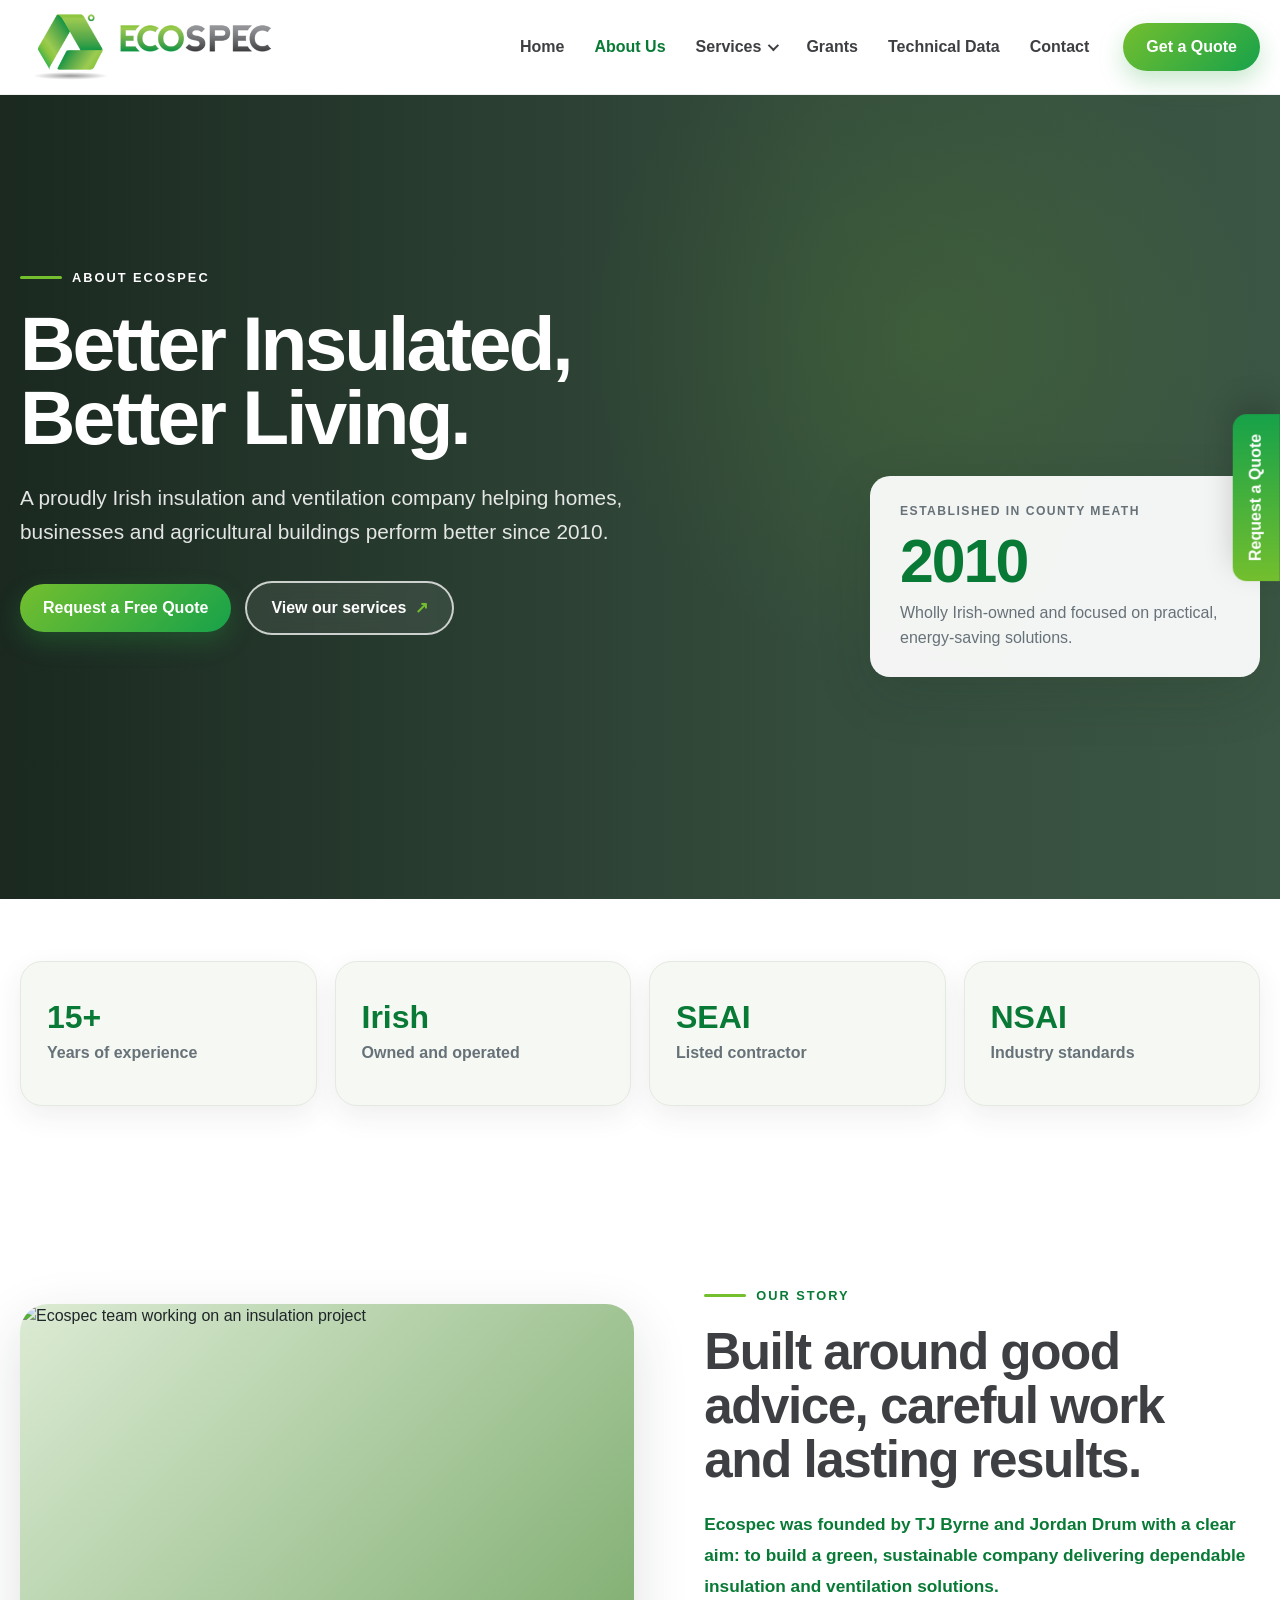
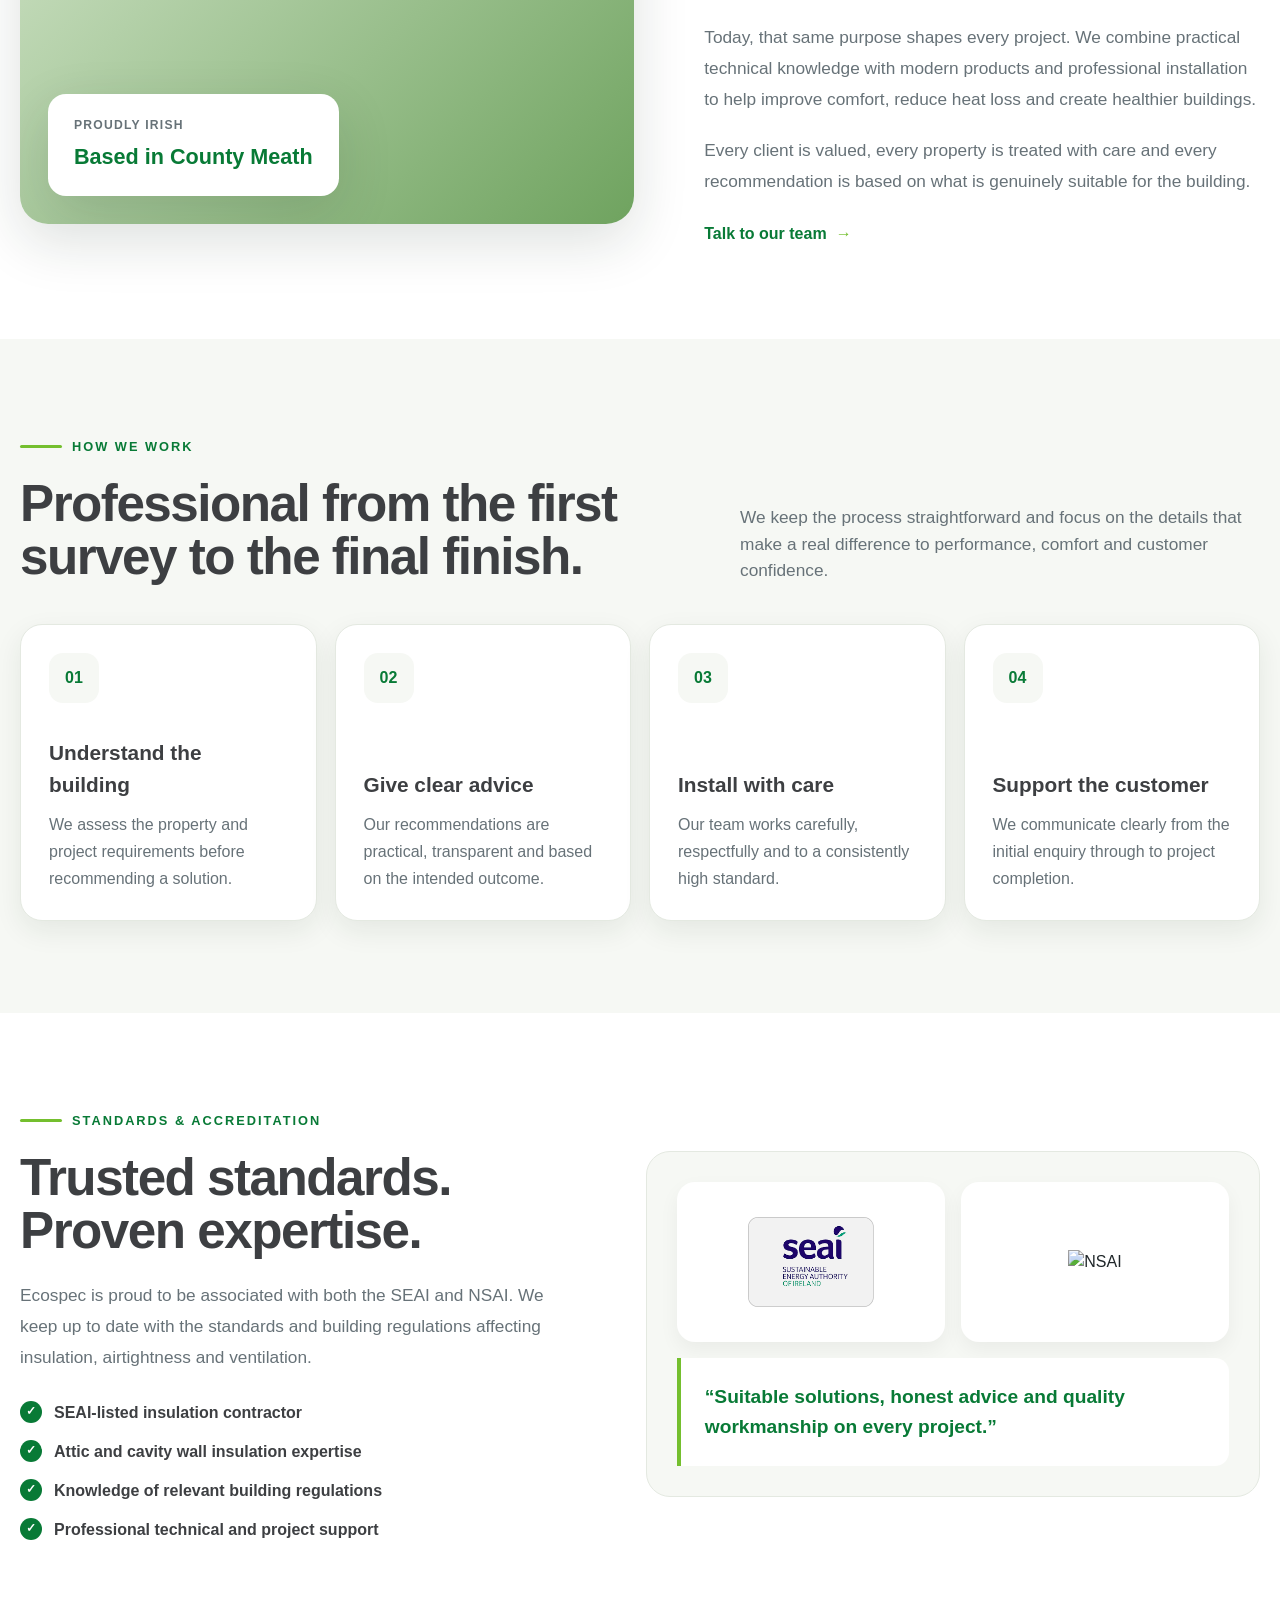
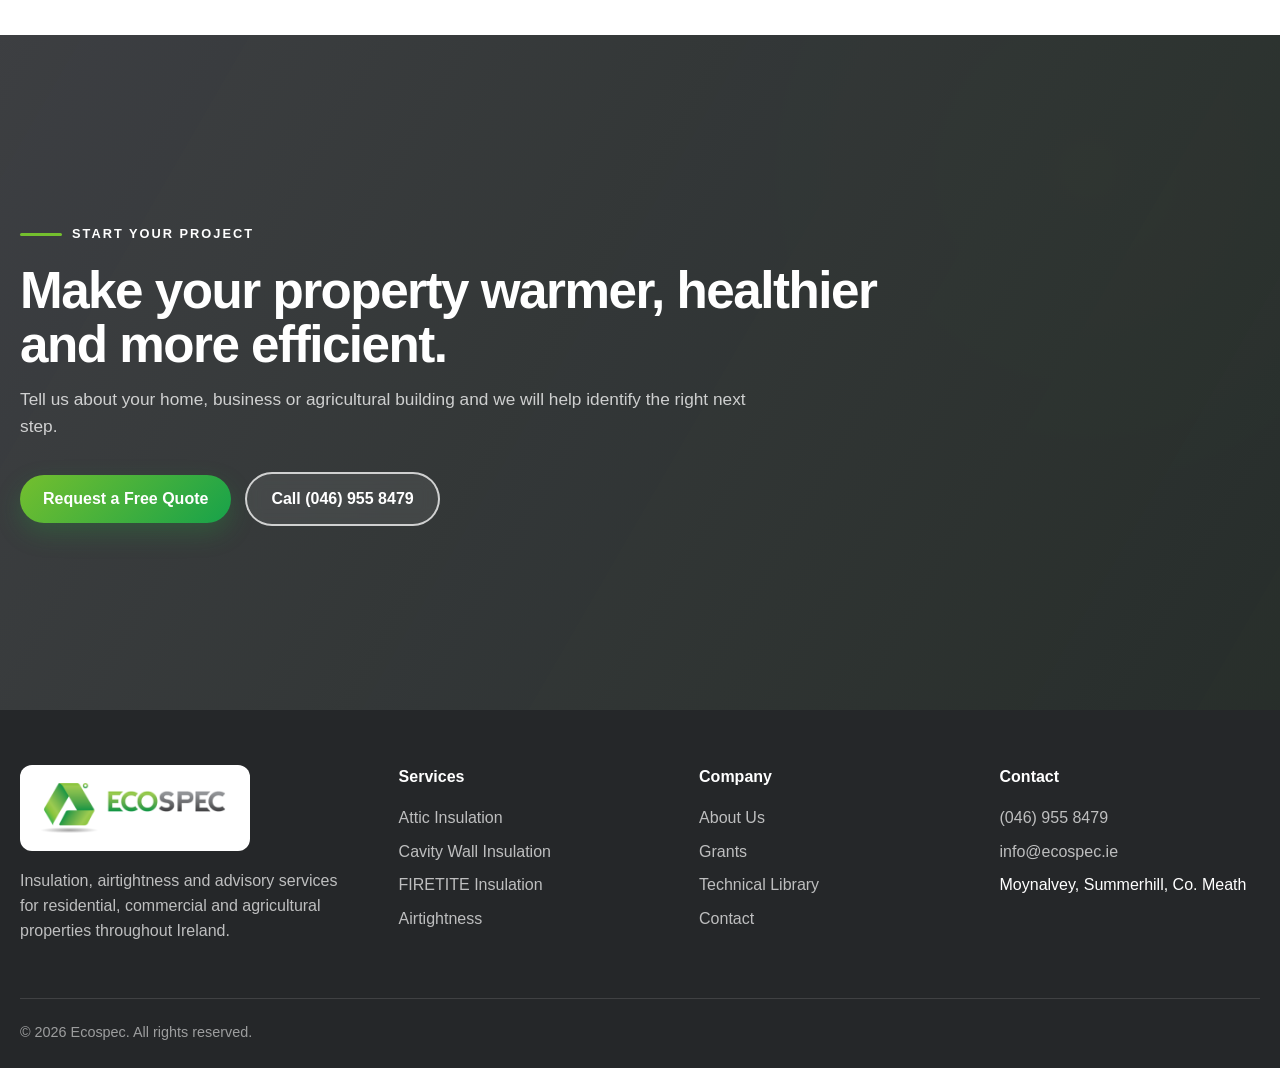
==== commit 953cabbf: "Add files via upload" ====
--- a/about.html
+++ b/about.html
@@ -11,7 +11,7 @@
 
   <meta
     name="description"
-    content="Learn about Ecospec Ltd, a proudly Irish insulation and ventilation company providing energy-saving solutions since 2010."
+    content="Learn about Ecospec Ltd, a proudly Irish insulation company providing energy-saving solutions since 2010."
   >
 
   <title>About Ecospec | Irish Insulation Specialists</title>
--- a/styles.css
+++ b/styles.css
@@ -129,9 +129,57 @@
     .feature-icon{width:50px;height:50px;border-radius:14px;display:grid;place-items:center;background:#fff;color:var(--green-dark);box-shadow:0 8px 20px rgba(0,0,0,.06);font-weight:900}
     .feature h3{margin:0 0 5px;color:var(--charcoal)}.feature p{margin:0;color:var(--muted)}
 
-    .grant{padding:72px 0;background:var(--charcoal);color:#fff}
-    .grant-box{display:grid;grid-template-columns:1fr auto;align-items:center;gap:35px}
-    .grant h2{font-size:clamp(2rem,4vw,3.6rem);line-height:1.05;margin:0 0 15px}.grant p{margin:0;color:rgba(255,255,255,.75);max-width:760px}
+    .grant{
+  padding:76px 0;
+  background:
+    radial-gradient(circle at 88% 18%, rgba(116,191,46,.22), transparent 28%),
+    linear-gradient(120deg, #3d3f42, #262d29);
+  color:var(--white);
+}
+
+.grant-box{
+  display:grid;
+  grid-template-columns:minmax(0,1fr) auto;
+  align-items:center;
+  gap:40px;
+}
+
+.grant h2{
+  max-width:850px;
+  margin:0 0 14px;
+  font-size:clamp(2rem,4vw,3.6rem);
+  line-height:1.05;
+  letter-spacing:-1.4px;
+}
+
+.grant p{
+  max-width:780px;
+  margin:0;
+  color:rgba(255,255,255,.76);
+  font-size:1.05rem;
+}
+
+.cta-buttons{
+  display:flex;
+  align-items:center;
+  justify-content:flex-end;
+  gap:12px;
+  flex-wrap:wrap;
+}
+
+.cta-secondary{
+  background:transparent;
+  color:var(--white);
+  border:2px solid rgba(255,255,255,.78);
+  box-shadow:none;
+}
+
+.cta-secondary:hover{
+  background:var(--white);
+  color:var(--charcoal);
+  border-color:var(--white);
+  box-shadow:0 12px 28px rgba(0,0,0,.16);
+}
 
     .quote{background:#fff}
     .quote-grid{display:grid;grid-template-columns:.9fr 1.1fr;gap:60px;align-items:start}
@@ -150,7 +198,6 @@
     .copyright{border-top:1px solid rgba(255,255,255,.12);margin-top:38px;padding-top:22px;color:rgba(255,255,255,.55);font-size:.9rem}
     .quote-tab{position:fixed;right:0;top:46%;z-index:40;background:linear-gradient(180deg,var(--green),var(--green-2));color:#fff;padding:20px 11px;writing-mode:vertical-rl;transform:rotate(180deg);font-weight:900;border-radius:0 14px 14px 0;box-shadow:0 12px 30px rgba(0,0,0,.18)}
 
-}
 .home-visual {
   position: relative;
   width: 100%;
@@ -298,41 +345,6 @@
   color: var(--charcoal);
 }
 
-.simple-cta {
-  background:
-    linear-gradient(120deg, rgba(61,63,66,.98), rgba(38,45,41,.96)),
-    radial-gradient(circle at 85% 20%, rgba(116,191,46,.28), transparent 26%);
-  color: var(--white);
-}
-
-.simple-cta-inner {
-  display: grid;
-  grid-template-columns: 1fr auto;
-  gap: 36px;
-  align-items: center;
-}
-
-.simple-cta h2 {
-  margin: 0 0 12px;
-  font-size: clamp(2rem, 4vw, 3.5rem);
-  line-height: 1.04;
-}
-
-.simple-cta p {
-  margin: 0;
-  max-width: 760px;
-  color: rgba(255,255,255,.76);
-}
-
-@media (max-width: 760px) {
-  .simple-cta-inner {
-    grid-template-columns: 1fr;
-  }
-
-  .simple-cta .cta {
-    width: 100%;
-  }
-}
 /* ===== Mobile fixes: hero badge + details strip ===== */
 
 @media (max-width: 1050px) {
@@ -710,7 +722,7 @@
 
   .page-intro h2,
   .section-head h2,
-  .simple-cta h2 {
+  .grant h2 {
     font-size: clamp(2rem, 10vw, 2.8rem);
     letter-spacing: -1px;
   }
@@ -770,15 +782,19 @@
     padding: 58px 0;
   }
 
-  .grant-box,
-  .simple-cta-inner {
-    grid-template-columns: 1fr;
-    gap: 24px;
-  }
-
-  .grant-box .cta,
-  .simple-cta .cta {
-    width: 100%;
+  .grant-box{
+    grid-template-columns:1fr;
+    gap:28px;
+  }
+
+  .cta-buttons{
+    width:100%;
+    display:grid;
+    grid-template-columns:1fr;
+  }
+
+  .cta-buttons .cta{
+    width:100%;
   }
 
   .footer-grid {
@@ -1613,7 +1629,7 @@
 
 .service-grid.show-all-services .service-card-extra {
   display: flex;
-  animation: service-card-reveal .35s ease both;
+  animation: service-card-reveal .35s ease;
 }
 
 @keyframes service-card-reveal {
@@ -1820,4 +1836,67 @@
   .nav.open {
     max-height: calc(100vh - 74px);
   }
+}
+/* =========================================================
+   STRAIGHT HERO BOTTOM
+   Removes the angled/wave edge and keeps the hero finish clean.
+   ========================================================= */
+.hero .wave {
+  display: none !important;
+}
+
+.hero {
+  border-bottom: 0;
+}
+
+/* Keep the contact strip aligned neatly with the straight edge. */
+.hero-details {
+  bottom: 0;
+  border-radius: 18px 0 0 0;
+}
+
+@media (max-width: 1050px) {
+  .hero-details {
+    border-radius: 0;
+  }
+}\n\n/* =========================================================
+   SERVICE CARD HOVER FIX
+   Keeps every visible and revealed service card consistent.
+   ========================================================= */
+.service-card {
+  transform: translateY(0);
+  transition:
+    transform .25s ease,
+    box-shadow .25s ease;
+  will-change: transform;
+}
+
+.service-card:hover,
+.service-card:focus-within {
+  transform: translateY(-7px);
+  box-shadow: 0 24px 60px rgba(22,45,29,.20);
+}
+
+.service-card .service-card-image {
+  transition: transform .4s ease;
+}
+
+.service-card:hover .service-card-image,
+.service-card:focus-within .service-card-image {
+  transform: scale(1.04);
+}
+
+/* The reveal animation must finish without retaining transform,
+   otherwise it blocks the hover transform on extra cards. */
+.service-grid.show-all-services .service-card-extra {
+  animation-fill-mode: none;
+}
+
+@media (prefers-reduced-motion: reduce) {
+  .service-card,
+  .service-card .service-card-image,
+  .service-grid.show-all-services .service-card-extra {
+    animation: none;
+    transition: none;
+  }
 }
--- a/about-premium.css
+++ b/about-premium.css
@@ -632,3 +632,54 @@
     grid-column: auto;
   }
 }
+/* Reduce empty space at the top of the About hero */
+.about-new-hero {
+  min-height: 620px;
+}
+
+.about-new-hero-layout {
+  min-height: 620px;
+  align-items: start;
+  padding-top: 75px;
+  padding-bottom: 75px;
+}
+
+.about-new-hero-copy {
+  align-self: start;
+}
+
+/* Keep the information card lower on the right */
+.about-new-hero-card {
+  align-self: end;
+  margin-bottom: 55px;
+}
+
+@media (max-width: 850px) {
+  .about-new-hero,
+  .about-new-hero-layout {
+    min-height: auto;
+  }
+
+  .about-new-hero-layout {
+    padding-top: 55px;
+    padding-bottom: 55px;
+  }
+
+  .about-new-hero-card {
+    align-self: auto;
+    margin-bottom: 0;
+  }
+}
+
+@media (max-width: 600px) {
+  .about-new-hero-layout {
+    padding-top: 42px;
+    padding-bottom: 42px;
+  }
+}
+
+/* Straight bottom edge for the About page hero */
+.about-new-hero::after {
+  display: none !important;
+  content: none !important;
+}
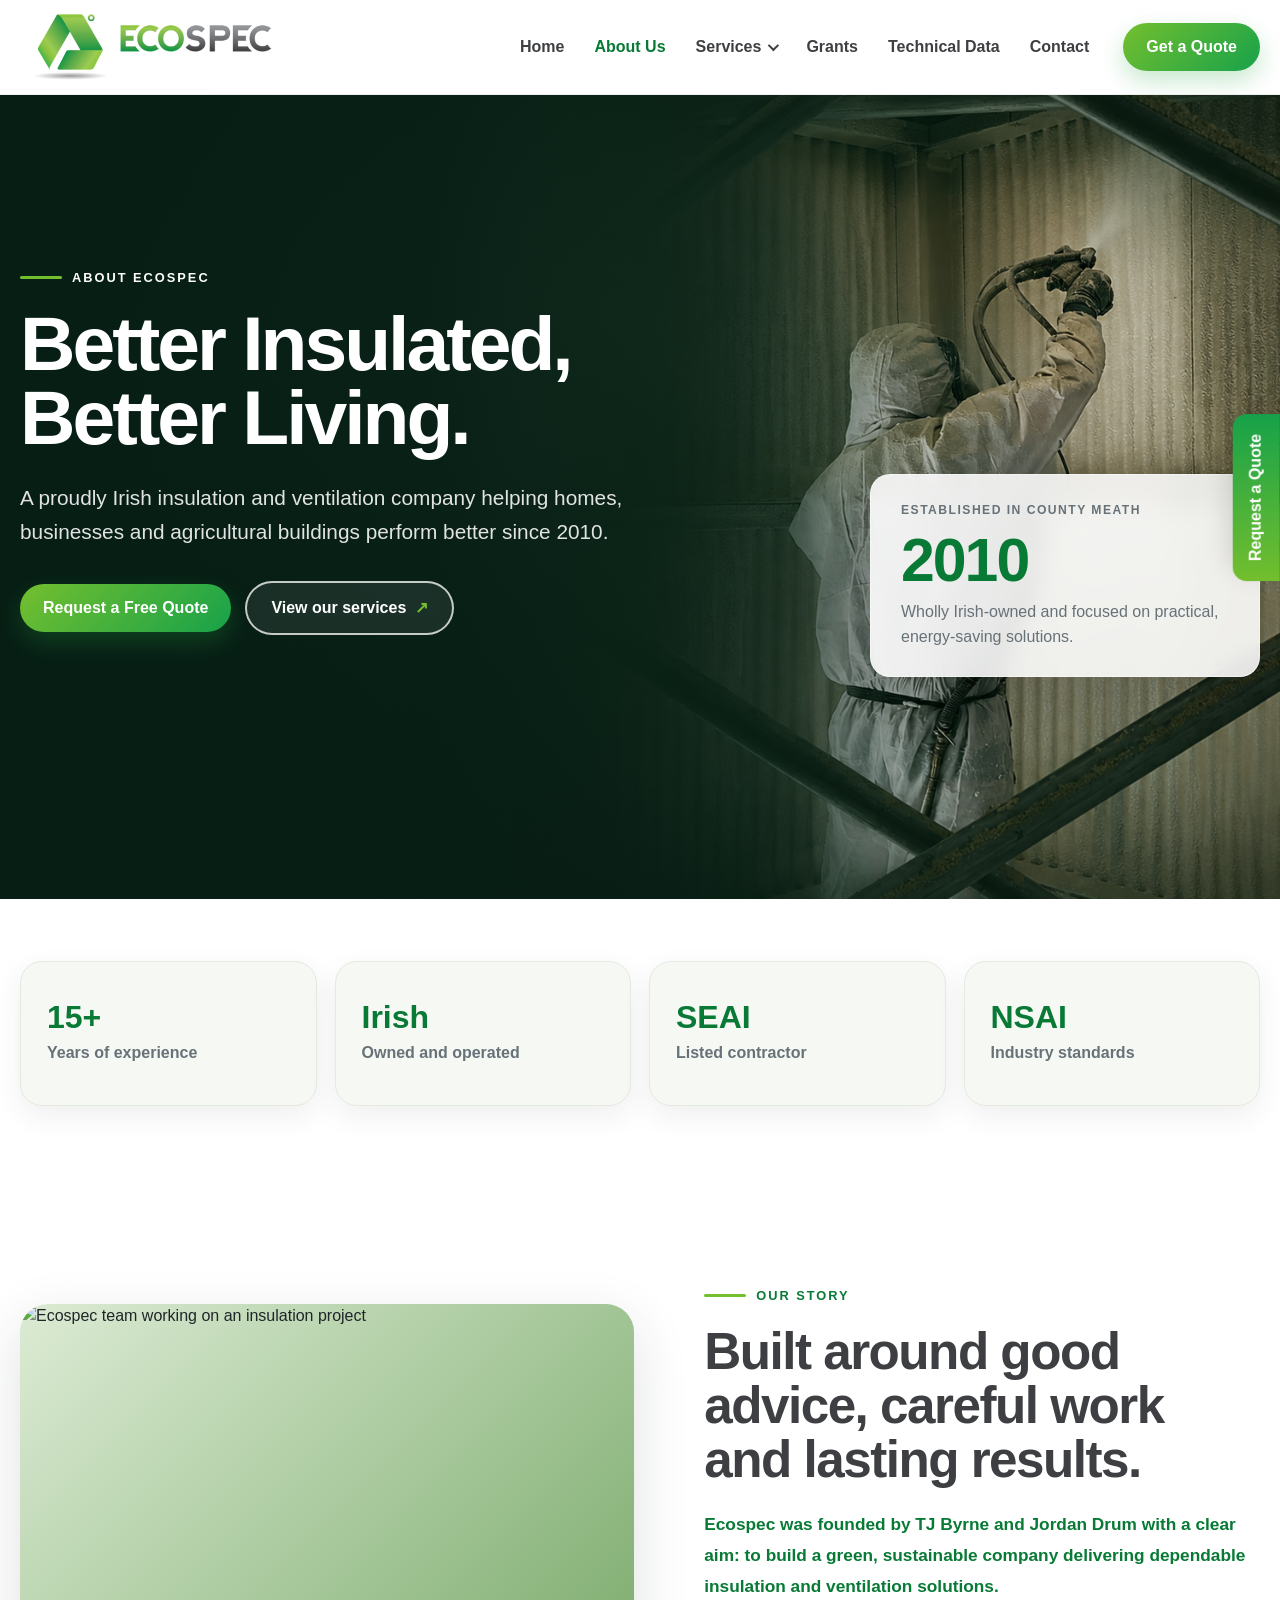
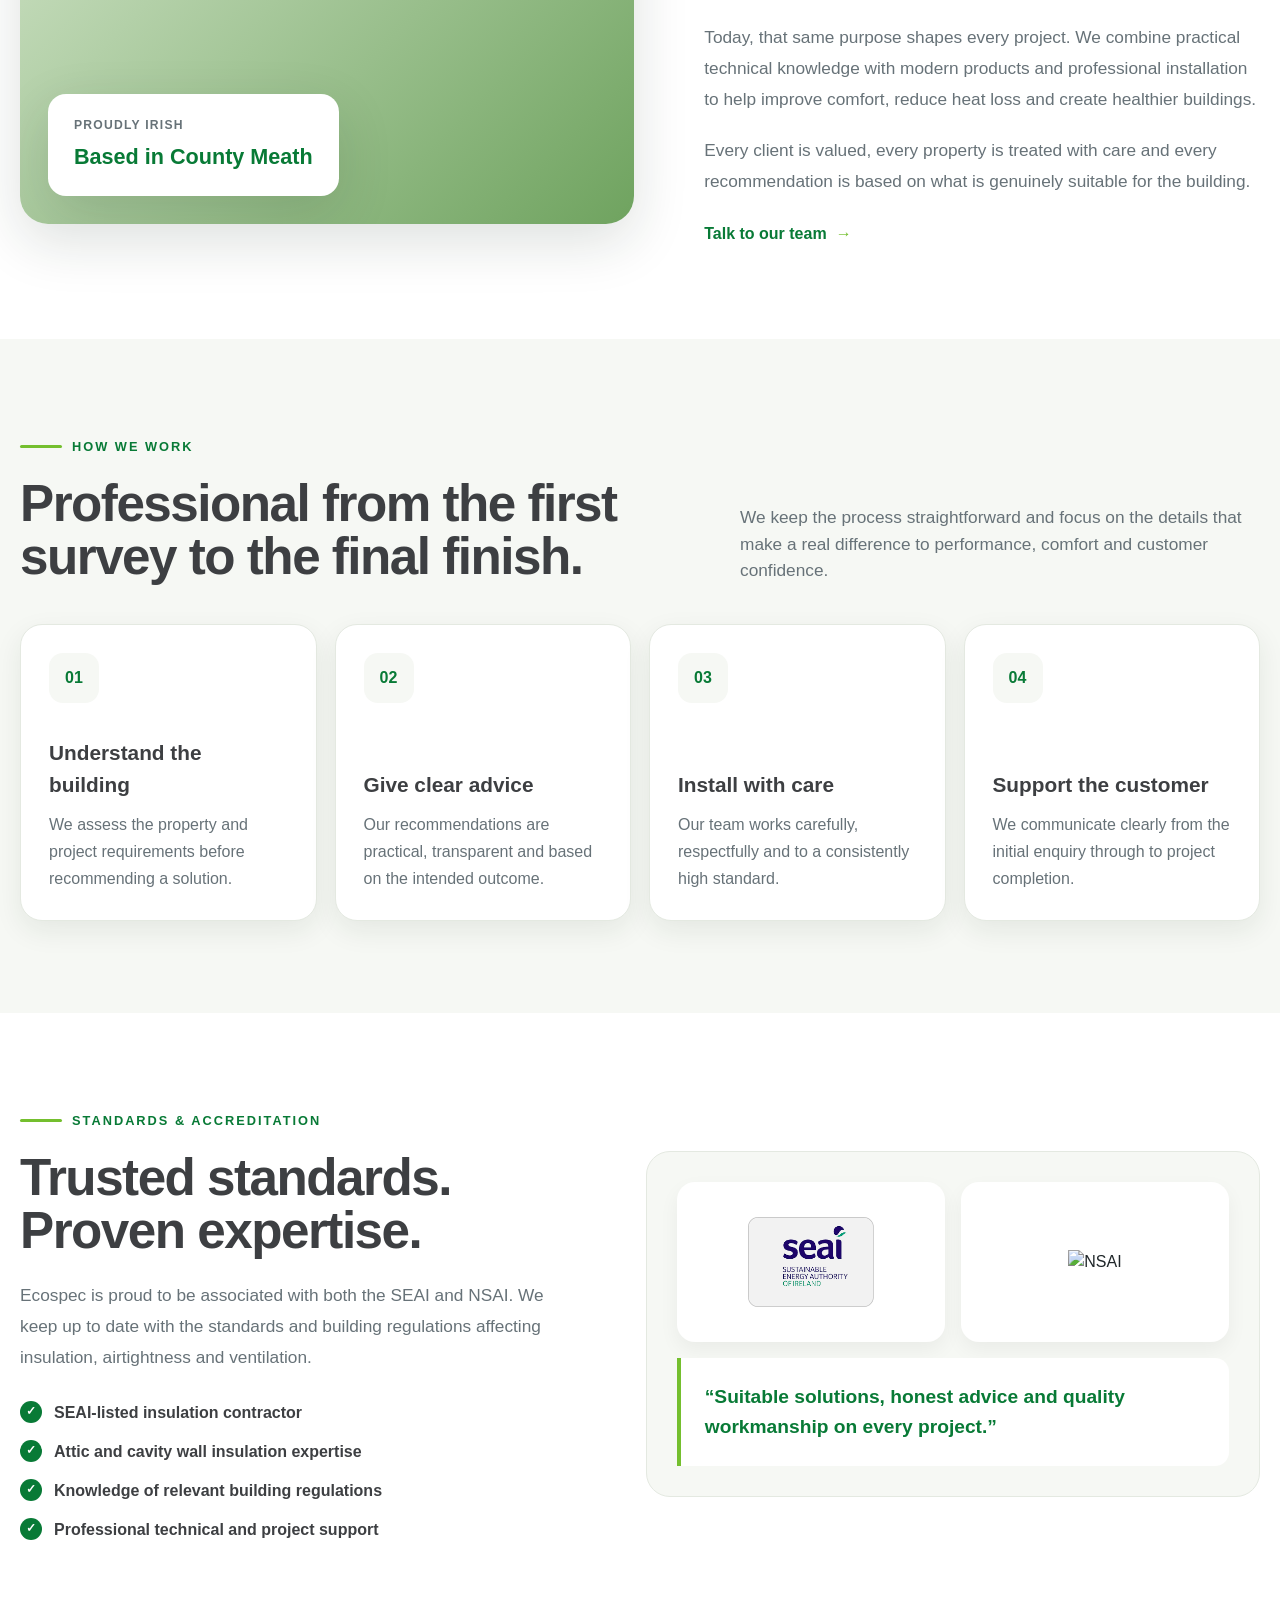
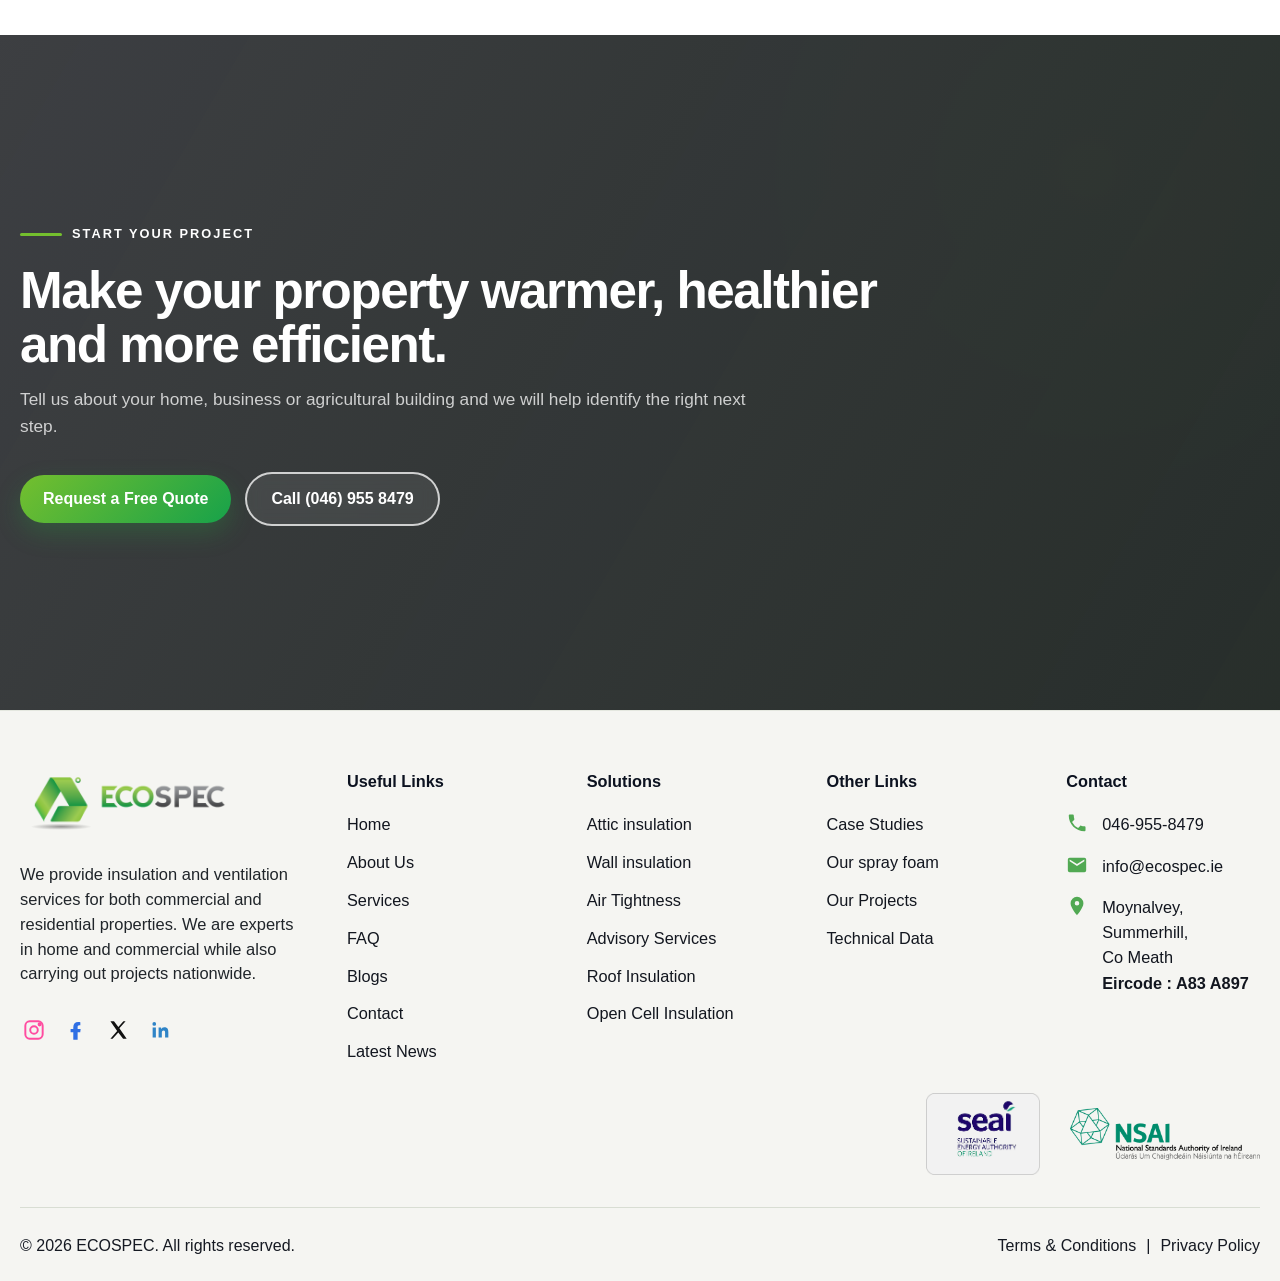
==== commit 3adeb418: "Add files via upload" ====
--- a/about.html
+++ b/about.html
@@ -11,7 +11,7 @@
 
   <meta
     name="description"
-    content="Learn about Ecospec Ltd, a proudly Irish insulation company providing energy-saving solutions since 2010."
+    content="Learn about Ecospec Ltd, a proudly Irish insulation and ventilation company providing energy-saving solutions since 2010."
   >
 
   <title>About Ecospec | Irish Insulation Specialists</title>
@@ -143,9 +143,8 @@
       </nav>
     </div>
   </header>
-
-
-  <!-- MAIN CONTENT -->
+  
+  
   <main class="about-page" id="about-page">
 
     <section class="about-new-hero">
@@ -186,7 +185,7 @@
     <section class="about-new-story">
       <div class="wrap about-new-story-grid">
         <div class="about-new-story-media">
-          <img src="images/ecospec-team.jpg" alt="Ecospec team working on an insulation project">
+          <img src="images/ABOUT.PNG" alt="Ecospec team working on an insulation project">
           <div class="about-new-story-caption">
             <span>Proudly Irish</span>
             <strong>Based in County Meath</strong>
@@ -273,7 +272,7 @@
 
         <div class="about-accreditation-panel">
           <div class="about-logo-tile"><img src="images/seailogo.png" alt="SEAI"></div>
-          <div class="about-logo-tile"><img src="images/nsai-logo.png" alt="NSAI"></div>
+          <div class="about-logo-tile"><img src="images/nsai.png" alt="NSAI"></div>
           <blockquote>
             “Suitable solutions, honest advice and quality workmanship on every project.”
           </blockquote>
@@ -298,132 +297,181 @@
   </main>
 
   <!-- FOOTER -->
-  <footer>
-
-    <div class="wrap">
-
-      <div class="footer-grid">
-
-        <div>
-
-          <img
-            class="footer-logo"
-            src="images/Ecospeclogo.png"
-            alt="Ecospec"
-          >
-
-          <p>
-            Insulation, airtightness and advisory services for
-            residential, commercial and agricultural properties
-            throughout Ireland.
-          </p>
-
-        </div>
-
-        <div>
-
-          <h4>Services</h4>
-
-          <ul class="footer-links">
-
-            <li>
-              <a href="attic-insulation.html">
-                Attic Insulation
-              </a>
-            </li>
-
-            <li>
-              <a href="cavity-wall-insulation.html">
-                Cavity Wall Insulation
-              </a>
-            </li>
-
-            <li>
-              <a href="firetite-insulation.html">
-                FIRETITE Insulation
-              </a>
-            </li>
-
-            <li>
-              <a href="airtightness.html">
-                Airtightness
-              </a>
-            </li>
-
-          </ul>
-
-        </div>
-
-        <div>
-
-          <h4>Company</h4>
-
-          <ul class="footer-links">
-
-            <li>
-              <a href="about.html">
-                About Us
-              </a>
-            </li>
-
-            <li>
-              <a href="grants.html">
-                Grants
-              </a>
-            </li>
-
-            <li>
-              <a href="technical-library.html">
-                Technical Library
-              </a>
-            </li>
-
-            <li>
-              <a href="contact.html">
-                Contact
-              </a>
-            </li>
-
-          </ul>
-
-        </div>
-
-        <div>
-
-          <h4>Contact</h4>
-
-          <ul class="footer-links">
-
-            <li>
-              <a href="tel:+353469558479">
-                (046) 955 8479
-              </a>
-            </li>
-
-            <li>
-              <a href="mailto:info@ecospec.ie">
-                info@ecospec.ie
-              </a>
-            </li>
-
-            <li>
-              Moynalvey, Summerhill, Co. Meath
-            </li>
-
-          </ul>
-
-        </div>
-
-      </div>
-
-      <div class="copyright">
-        © <span id="year"></span> Ecospec. All rights reserved.
+        <div class="footer-col">
+      <footer class="site-footer">
+  <div class="wrap">
+
+    <div class="footer-top">
+
+      <div class="footer-brand">
+        <img
+          class="footer-brand-logo"
+          src="images/Ecospeclogo.png"
+          alt="Ecospec"
+        >
+
+        <p>
+          We provide insulation and ventilation services for both commercial
+          and residential properties. We are experts in home and commercial
+          while also carrying out projects nationwide.
+        </p>
+
+        <div class="footer-social" aria-label="Social media links">
+
+          <a href="#" aria-label="Instagram" class="social-link social-instagram">
+            <svg viewBox="0 0 24 24" aria-hidden="true">
+              <rect x="4" y="4" width="16" height="16" rx="4"></rect>
+              <circle cx="12" cy="12" r="3.5"></circle>
+              <circle cx="17.2" cy="6.8" r="1"></circle>
+            </svg>
+          </a>
+
+          <a href="#" aria-label="Facebook" class="social-link social-facebook">
+            <svg viewBox="0 0 24 24" aria-hidden="true">
+              <path d="M13.5 21v-7h2.4l.4-3h-2.8V9.1c0-.9.3-1.6 1.6-1.6H16V4.8c-.3 0-1.1-.1-2-.1-2.7 0-4.5 1.6-4.5 4.7V11H7v3h2.5v7h4Z"></path>
+            </svg>
+          </a>
+
+          <a href="#" aria-label="X" class="social-link social-x">
+            <svg viewBox="0 0 24 24" aria-hidden="true">
+              <path d="M5 4h3.3l4 5.3L17 4h2l-5.7 6.4L20 20h-3.3l-4.4-5.8L7 20H5l6.2-7L5 4Z"></path>
+            </svg>
+          </a>
+
+          <a href="#" aria-label="LinkedIn" class="social-link social-linkedin">
+            <svg viewBox="0 0 24 24" aria-hidden="true">
+              <path d="M6.7 8.1a1.7 1.7 0 1 1 0-3.4 1.7 1.7 0 0 1 0 3.4ZM5.2 9.8h3V19h-3V9.8Zm4.9 0H13v1.3h.1c.4-.8 1.4-1.7 2.9-1.7 3.1 0 3.7 2 3.7 4.7V19h-3v-4.3c0-1 0-2.3-1.4-2.3s-1.6 1.1-1.6 2.2V19h-3V9.8Z"></path>
+            </svg>
+          </a>
+
+        </div>
+      </div>
+
+
+      <div class="footer-col">
+        <h4>Useful Links</h4>
+
+        <ul class="footer-links">
+          <li><a href="index.html">Home</a></li>
+          <li><a href="about.html">About Us</a></li>
+          <li><a href="index.html#services">Services</a></li>
+          <li><a href="contact.html">FAQ</a></li>
+          <li><a href="#">Blogs</a></li>
+          <li><a href="contact.html">Contact</a></li>
+          <li><a href="#">Latest News</a></li>
+        </ul>
+      </div>
+
+
+      <div class="footer-col">
+        <h4>Solutions</h4>
+
+        <ul class="footer-links">
+          <li><a href="attic-insulation.html">Attic insulation</a></li>
+          <li><a href="cavity-wall-insulation.html">Wall insulation</a></li>
+          <li><a href="airtightness.html">Air Tightness</a></li>
+          <li><a href="advisory-services.html">Advisory Services</a></li>
+          <li><a href="attic-insulation.html">Roof Insulation</a></li>
+          <li><a href="index.html#services">Open Cell Insulation</a></li>
+        </ul>
+      </div>
+
+
+      <div class="footer-col">
+        <h4>Other Links</h4>
+
+        <ul class="footer-links">
+          <li><a href="#">Case Studies</a></li>
+          <li><a href="index.html#services">Our spray foam</a></li>
+          <li><a href="#">Our Projects</a></li>
+          <li><a href="technical-data.html">Technical Data</a></li>
+        </ul>
+      </div>
+
+
+      <div class="footer-col footer-contact-col">
+        <h4>Contact</h4>
+
+        <ul class="footer-contact-list">
+
+          <li>
+            <span class="footer-contact-icon">
+              <svg viewBox="0 0 24 24">
+                <path d="M6.6 10.8a15.4 15.4 0 0 0 6.6 6.6l2.2-2.2c.3-.3.7-.4 1.1-.3 1.2.4 2.5.6 3.8.6.6 0 1 .4 1 1V20c0 .6-.4 1-1 1C10.7 21 3 13.3 3 3.8c0-.6.4-1 1-1h3.5c.6 0 1 .4 1 1 0 1.3.2 2.6.6 3.8.1.4 0 .8-.3 1.1l-2.2 2.1z"></path>
+              </svg>
+            </span>
+
+            <a href="tel:0469558479">
+              046-955-8479
+            </a>
+          </li>
+
+
+          <li>
+            <span class="footer-contact-icon">
+              <svg viewBox="0 0 24 24">
+                <path d="M20 4H4a2 2 0 0 0-2 2v12a2 2 0 0 0 2 2h16a2 2 0 0 0 2-2V6a2 2 0 0 0-2-2Zm0 4-8 5-8-5V6l8 5 8-5v2Z"></path>
+              </svg>
+            </span>
+
+            <a href="mailto:info@ecospec.ie">
+              info@ecospec.ie
+            </a>
+          </li>
+
+
+          <li>
+            <span class="footer-contact-icon">
+              <svg viewBox="0 0 24 24">
+                <path d="M12 2a7 7 0 0 0-7 7c0 5.2 7 13 7 13s7-7.8 7-13a7 7 0 0 0-7-7Zm0 9.5A2.5 2.5 0 1 1 12 6.5a2.5 2.5 0 0 1 0 5z"></path>
+              </svg>
+            </span>
+
+            <div>
+              Moynalvey, Summerhill,<br>
+              Co Meath<br>
+              <strong>Eircode : A83 A897</strong>
+            </div>
+          </li>
+
+        </ul>
       </div>
 
     </div>
 
-  </footer>
-
+
+    <div class="footer-accreditation-row">
+
+      <div class="footer-accreditation-spacer"></div>
+
+      <div class="footer-accreditation-logos">
+        <img src="images/seailogo.png" alt="SEAI">
+        <img src="images/NSAI.png" alt="NSAI">
+       
+      </div>
+
+    </div>
+
+
+    <div class="footer-bottom">
+
+      <div class="footer-copyright">
+        © <span id="year"></span> ECOSPEC. All rights reserved.
+      </div>
+
+      <div class="footer-bottom-links">
+        <a href="#">Terms &amp; Conditions</a>
+        <span>|</span>
+        <a href="#">Privacy Policy</a>
+      </div>
+
+    </div>
+
+  </div>
+</footer>
+
+
+     
 
   <!-- FIXED QUOTE BUTTON -->
   <a class="quote-tab" href="contact.html">
--- a/styles.css
+++ b/styles.css
@@ -191,11 +191,35 @@
     .field input,.field select,.field textarea{width:100%;border:1px solid #dce2d9;border-radius:12px;background:#fff;padding:14px 15px;outline:none}
     .field input:focus,.field select:focus,.field textarea:focus{border-color:var(--green);box-shadow:0 0 0 3px rgba(116,191,46,.12)}
     textarea{min-height:120px;resize:vertical}.submit{grid-column:1/-1;border:0;cursor:pointer}
-
-    footer{background:#252729;color:#fff;padding:55px 0 25px}
-    .footer-grid{display:grid;grid-template-columns:1.3fr repeat(3,1fr);gap:40px}.footer-logo{width:230px;background:#fff;border-radius:12px;padding:10px;margin-bottom:18px}
-    footer p,footer a{color:rgba(255,255,255,.7)}footer h4{margin:0 0 16px}.footer-links{list-style:none;padding:0;margin:0;display:grid;gap:9px}
-    .copyright{border-top:1px solid rgba(255,255,255,.12);margin-top:38px;padding-top:22px;color:rgba(255,255,255,.55);font-size:.9rem}
+    .site-footer{background:#f5f5f2;color:var(--ink);padding:58px 0 22px;border-top:1px solid #e4e7df}
+    .footer-top{display:grid;grid-template-columns:minmax(260px,1.45fr) repeat(4,minmax(140px,1fr));gap:46px;align-items:start}
+    .footer-brand-logo{width:220px;max-width:100%;margin-bottom:24px}
+    .footer-brand p{margin:0;max-width:305px;color:#20252a;font-size:1.03rem;line-height:1.5}
+    .footer-social{display:flex;align-items:center;gap:14px;margin-top:30px;flex-wrap:wrap}
+    .social-link{width:28px;height:28px;display:grid;place-items:center}
+    .social-link svg{width:26px;height:26px;fill:none;stroke:currentColor;stroke-width:1.8;stroke-linecap:round;stroke-linejoin:round}
+    .social-facebook svg,.social-x svg,.social-linkedin svg{fill:currentColor;stroke:none}
+    .social-instagram{color:#ff4ca0}
+    .social-facebook{color:#2f6fe4}
+    .social-x{color:#111}
+    .social-linkedin{color:#2f84c7}
+    .footer-col h4{margin:0 0 18px;font-size:1.02rem;color:#0c1220}
+    .footer-links{list-style:none;padding:0;margin:0;display:grid;gap:12px}
+    .footer-links a{color:#12161f;font-size:1.02rem;transition:color .2s ease}
+    .footer-links a:hover,.footer-bottom-links a:hover{color:var(--green-dark)}
+    .footer-contact-list{list-style:none;padding:0;margin:0;display:grid;gap:16px}
+    .footer-contact-list li{display:grid;grid-template-columns:22px 1fr;gap:14px;align-items:start;color:#12161f;font-size:1.02rem}
+    .footer-contact-list a,.footer-contact-list div{color:#12161f}
+    .footer-contact-list strong{font-weight:900}
+    .footer-contact-icon{display:grid;place-items:center;color:#51a953}
+    .footer-contact-icon svg{width:22px;height:22px;fill:currentColor}
+    .footer-accreditation-row{display:grid;grid-template-columns:minmax(260px,1.45fr) 1fr;gap:46px;align-items:center;margin-top:28px}
+    .footer-accreditation-logos{display:flex;justify-content:flex-end;align-items:center;gap:30px;flex-wrap:wrap}
+    .footer-accreditation-logos img{display:block;max-height:82px;width:auto;max-width:190px;object-fit:contain}
+    .footer-bottom{margin-top:32px;padding-top:26px;border-top:1px solid #d8ddd3;display:flex;justify-content:space-between;gap:20px;align-items:center;flex-wrap:wrap}
+    .footer-copyright,.footer-bottom-links{color:#151922;font-size:1rem}
+    .footer-bottom-links{display:flex;align-items:center;gap:10px;flex-wrap:wrap}
+    .footer-bottom-links a{color:#151922}
     .quote-tab{position:fixed;right:0;top:46%;z-index:40;background:linear-gradient(180deg,var(--green),var(--green-2));color:#fff;padding:20px 11px;writing-mode:vertical-rl;transform:rotate(180deg);font-weight:900;border-radius:0 14px 14px 0;box-shadow:0 12px 30px rgba(0,0,0,.18)}
 
 .home-visual {
@@ -1899,4 +1923,277 @@
     animation: none;
     transition: none;
   }
+}
+
+/* =========================================================
+   HOMEPAGE BENEFITS — card section below Why Ecospec
+   ========================================================= */
+.benefits {
+  padding: 92px 0;
+  background: #f7f8f6;
+}
+
+.benefits-head {
+  max-width: 760px;
+  margin-bottom: 42px;
+}
+
+.benefits-head-centered {
+  max-width: none;
+  text-align: center;
+  margin-bottom: 54px;
+}
+
+.benefits-head h2 {
+  margin: 0;
+  font-size: clamp(2.5rem, 5vw, 4rem);
+  line-height: 1.05;
+  letter-spacing: -1.8px;
+  color: var(--charcoal);
+}
+
+.benefits-head h2 span {
+  color: #58b84f;
+}
+
+.benefits-grid {
+  display: grid;
+  grid-template-columns: repeat(3, minmax(0, 1fr));
+  gap: 28px;
+}
+
+.benefit-card {
+  min-height: 330px;
+  padding: 44px 42px 40px;
+  border: 1px solid #dfe3dd;
+  border-radius: 22px;
+  background: #fff;
+  box-shadow: 0 8px 24px rgba(24, 41, 30, .03);
+  transition: transform .2s ease, box-shadow .2s ease, border-color .2s ease;
+}
+
+.benefit-card:hover {
+  transform: translateY(-4px);
+  border-color: rgba(8, 122, 54, .28);
+  box-shadow: 0 18px 38px rgba(22, 45, 29, .09);
+}
+
+.benefit-icon {
+  width: 116px;
+  height: 116px;
+  display: grid;
+  place-items: center;
+  margin-bottom: 32px;
+  border-radius: 50%;
+  background: var(--green-dark);
+}
+
+.benefit-icon svg {
+  width: 54px;
+  height: 54px;
+  fill: none;
+  stroke: #fff;
+  stroke-width: 1.7;
+  stroke-linecap: round;
+  stroke-linejoin: round;
+}
+
+.benefit-card h3 {
+  margin: 0 0 12px;
+  font-size: clamp(1.4rem, 2vw, 1.8rem);
+  line-height: 1.15;
+  color: #111820;
+}
+
+.benefit-card p {
+  margin: 0;
+  color: #646d68;
+  font-size: 1.05rem;
+  line-height: 1.55;
+}
+
+@media (max-width: 1050px) {
+  .benefits-grid {
+    grid-template-columns: repeat(2, minmax(0, 1fr));
+  }
+}
+
+@media (max-width: 680px) {
+  .benefits {
+    padding: 64px 0;
+  }
+
+  .benefits-head {
+    margin-bottom: 28px;
+  }
+
+  .benefits-grid {
+    grid-template-columns: 1fr;
+    gap: 18px;
+  }
+
+  .benefit-card {
+    min-height: 0;
+    padding: 30px 26px;
+    border-radius: 18px;
+  }
+
+  .benefit-icon {
+    width: 88px;
+    height: 88px;
+    margin-bottom: 24px;
+  }
+
+  .benefit-icon svg {
+    width: 43px;
+    height: 43px;
+  }
+}
+
+
+/* =========================================================
+   HOMEPAGE PARTNERS
+   ========================================================= */
+.partners {
+  padding: 88px 0 96px;
+  background: #f3f4f2;
+}
+
+.partners-head {
+  margin-bottom: 42px;
+}
+
+.partners-head h2 {
+  margin: 0;
+  font-size: clamp(2.4rem, 5vw, 4rem);
+  line-height: 1.05;
+  letter-spacing: -1.8px;
+  color: var(--charcoal);
+}
+
+.partners-head h2 span {
+  color: #58b84f;
+}
+
+.partners-grid {
+  display: grid;
+  grid-template-columns: repeat(5, minmax(0, 1fr));
+  gap: 30px;
+  align-items: center;
+}
+
+.partner-logo-slot {
+  min-height: 170px;
+  display: flex;
+  align-items: center;
+  justify-content: center;
+  padding: 22px;
+  background: transparent;
+}
+
+.partner-logo-slot img {
+  width: 100%;
+  max-width: 240px;
+  height: 120px;
+  object-fit: contain;
+  display: block;
+}
+
+@media (max-width: 1200px) {
+  .partners-grid {
+    grid-template-columns: repeat(3, minmax(0, 1fr));
+  }
+}
+
+@media (max-width: 900px) {
+  .partners-grid {
+    grid-template-columns: repeat(2, minmax(0, 1fr));
+  }
+}
+
+@media (max-width: 680px) {
+  .partners {
+    padding: 64px 0 68px;
+  }
+
+  .partners-head {
+    margin-bottom: 28px;
+  }
+
+  .partners-grid {
+    grid-template-columns: 1fr;
+    gap: 18px;
+  }
+
+  .partner-logo-slot {
+    min-height: 130px;
+    padding: 14px;
+  }
+
+  .partner-logo-slot img {
+    max-width: 260px;
+    height: 100px;
+  }
+}
+
+
+/* =========================================================
+   FOOTER RESPONSIVE OVERRIDES
+   ========================================================= */
+@media (max-width: 1150px) {
+  .footer-top {
+    grid-template-columns: minmax(240px,1.2fr) repeat(2,minmax(180px,1fr));
+    gap: 38px 30px;
+  }
+
+  .footer-contact-col {
+    grid-column: 2 / -1;
+  }
+
+  .footer-accreditation-row {
+    grid-template-columns: 1fr;
+    gap: 18px;
+  }
+
+  .footer-accreditation-spacer {
+    display: none;
+  }
+
+  .footer-accreditation-logos {
+    justify-content: flex-start;
+  }
+}
+
+@media (max-width: 760px) {
+  .site-footer {
+    padding-top: 46px;
+  }
+
+  .footer-top {
+    grid-template-columns: 1fr;
+    gap: 32px;
+  }
+
+  .footer-contact-col {
+    grid-column: auto;
+  }
+
+  .footer-brand p {
+    max-width: none;
+  }
+
+  .footer-accreditation-logos {
+    justify-content: flex-start;
+    gap: 20px;
+  }
+
+  .footer-accreditation-logos img {
+    max-height: 64px;
+    max-width: 150px;
+  }
+
+  .footer-bottom {
+    flex-direction: column;
+    align-items: flex-start;
+  }
 }
--- a/about-premium.css
+++ b/about-premium.css
@@ -16,25 +16,34 @@
 /* HERO — same visual language as the homepage hero */
 .about-new-hero {
   position: relative;
+  isolation: isolate;
   min-height: 690px;
   display: grid;
   align-items: center;
   overflow: hidden;
-  background: #3f5b48;
+  background: #0b281c;
 }
 
 .about-new-hero-image {
   position: absolute;
   inset: 0;
-  background: url("images/about-hero.jpg") center 44% / cover no-repeat;
+  z-index: 0;
+  background: url("images/Sprayer.png") center right / cover no-repeat;
 }
 
 .about-new-hero-shade {
   position: absolute;
   inset: 0;
-  background:
-    linear-gradient(90deg, rgba(15,25,20,.76), rgba(15,25,20,.22) 64%, rgba(15,25,20,.08)),
-    radial-gradient(circle at 72% 30%, rgba(116,191,46,.18), transparent 31%);
+  z-index: 1;
+  pointer-events: none;
+  background: linear-gradient(
+    90deg,
+    rgba(7,30,21,.99) 0%,
+    rgba(7,30,21,.95) 34%,
+    rgba(7,30,21,.72) 52%,
+    rgba(7,30,21,.22) 72%,
+    rgba(7,30,21,.04) 100%
+  );
 }
 
 .about-new-hero-layout {
@@ -106,11 +115,13 @@
 
 .about-new-hero-card {
   padding: 26px 30px;
+  border: 1px solid rgba(255,255,255,.45);
   border-radius: 20px;
-  background: rgba(255,255,255,.94);
+  background: rgba(255,255,255,.88);
   color: var(--charcoal);
-  box-shadow: var(--shadow);
-  backdrop-filter: blur(14px);
+  box-shadow: 0 24px 65px rgba(0,0,0,.22);
+  backdrop-filter: blur(10px);
+  -webkit-backdrop-filter: blur(10px);
 }
 
 .about-new-hero-card span {
@@ -506,6 +517,19 @@
 }
 
 @media (max-width: 1050px) {
+  .about-new-hero-image {
+    background-position: 68% center;
+  }
+
+  .about-new-hero-shade {
+    background: linear-gradient(
+      180deg,
+      rgba(7,30,21,.62) 0%,
+      rgba(7,30,21,.86) 55%,
+      rgba(7,30,21,.98) 100%
+    );
+  }
+
   .about-new-hero-layout {
     grid-template-columns: 1fr;
     gap: 34px;
@@ -543,11 +567,16 @@
   }
 
   .about-new-hero-image {
-    background-position: 62% center;
+    background-position: 72% center;
   }
 
   .about-new-hero-shade {
-    background: linear-gradient(180deg,rgba(15,25,20,.42),rgba(15,25,20,.9) 68%);
+    background: linear-gradient(
+      180deg,
+      rgba(7,30,21,.56) 0%,
+      rgba(7,30,21,.88) 58%,
+      rgba(7,30,21,.98) 100%
+    );
   }
 
   .about-new-hero-layout {
@@ -682,4 +711,4 @@
 .about-new-hero::after {
   display: none !important;
   content: none !important;
-}
+}
